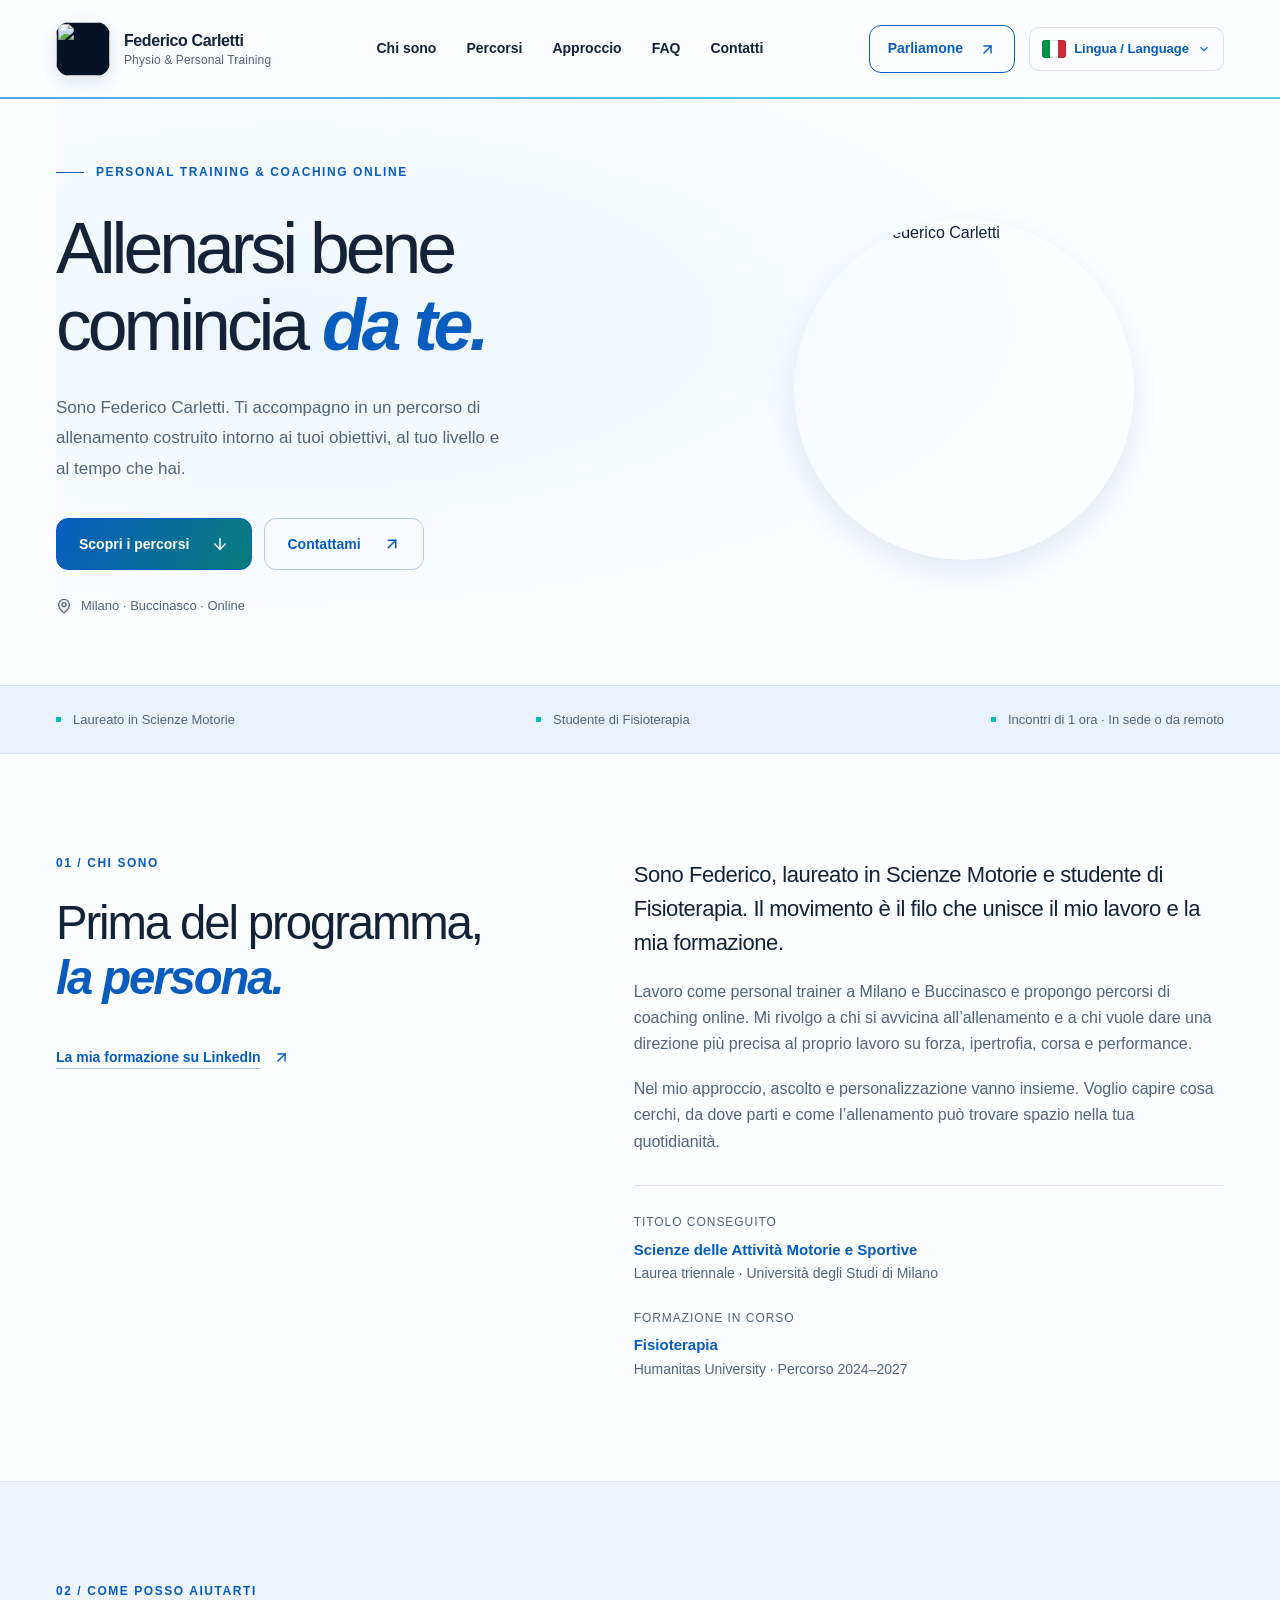
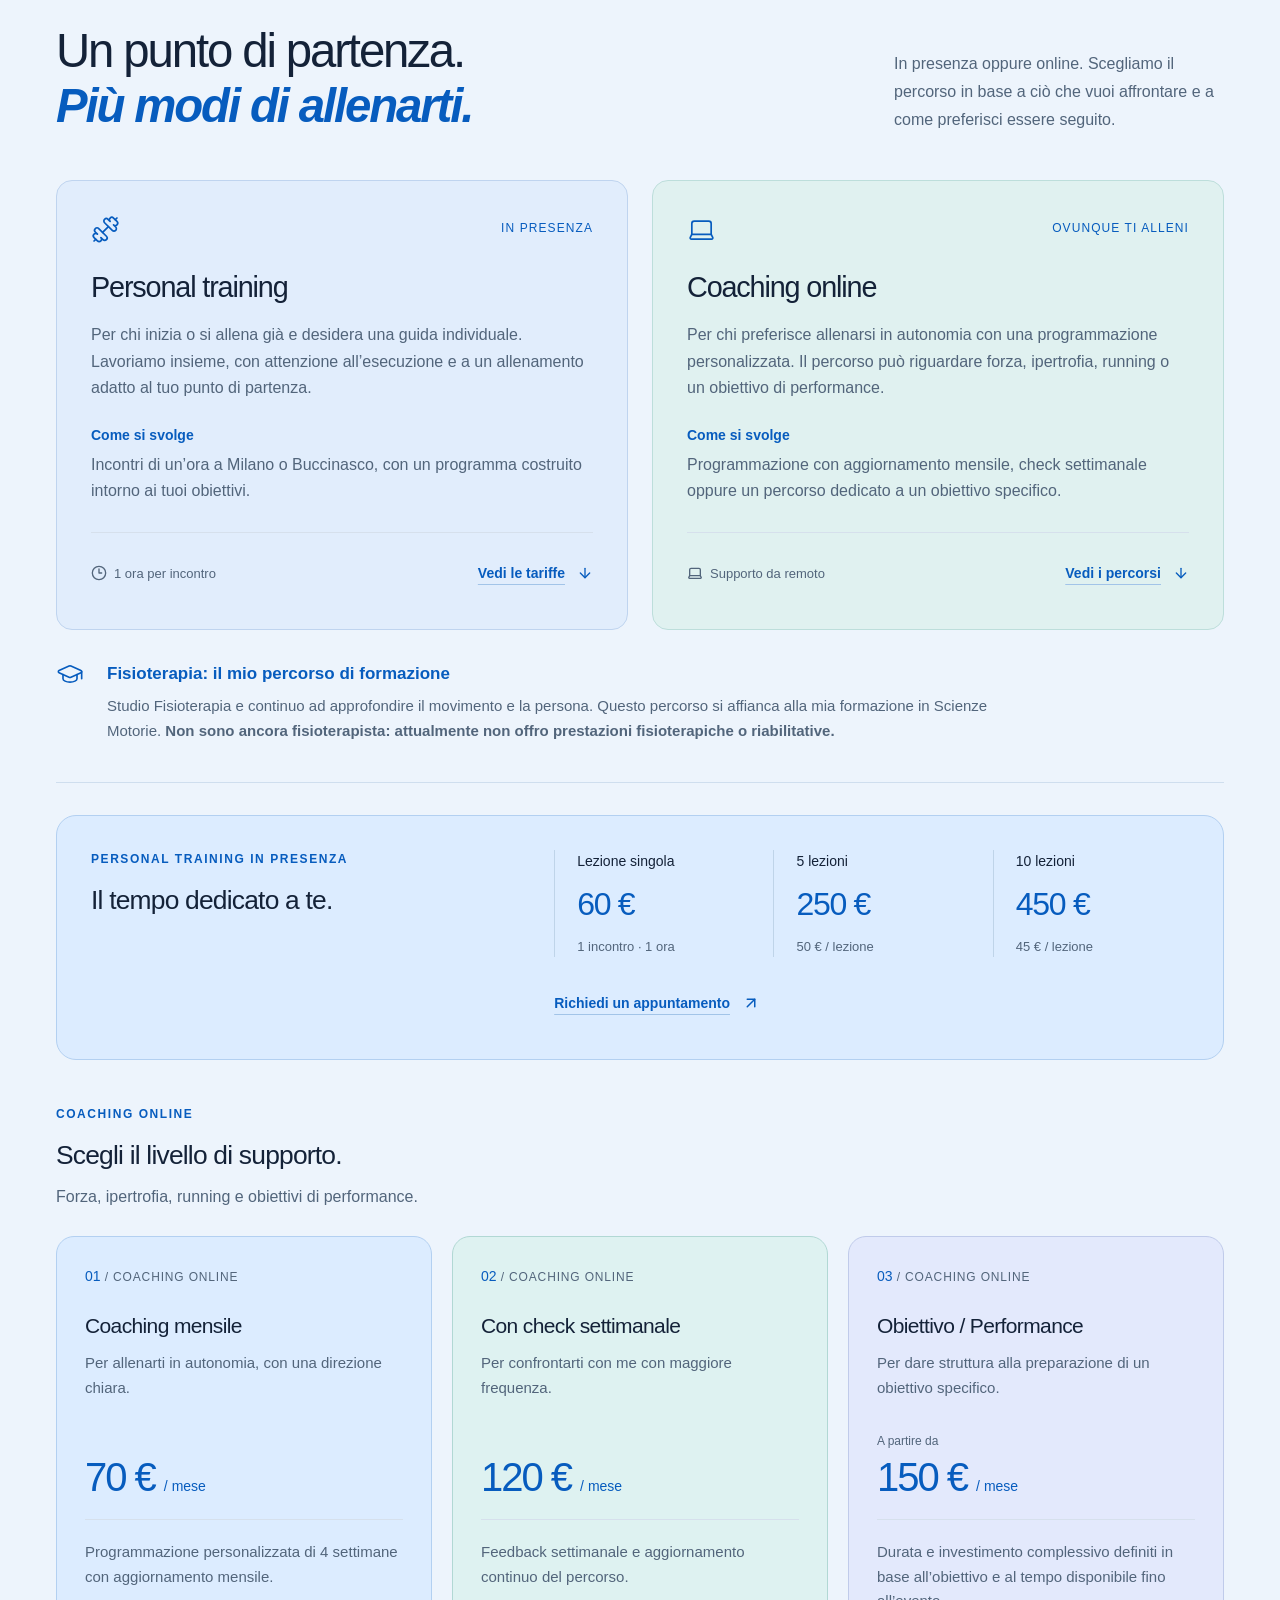
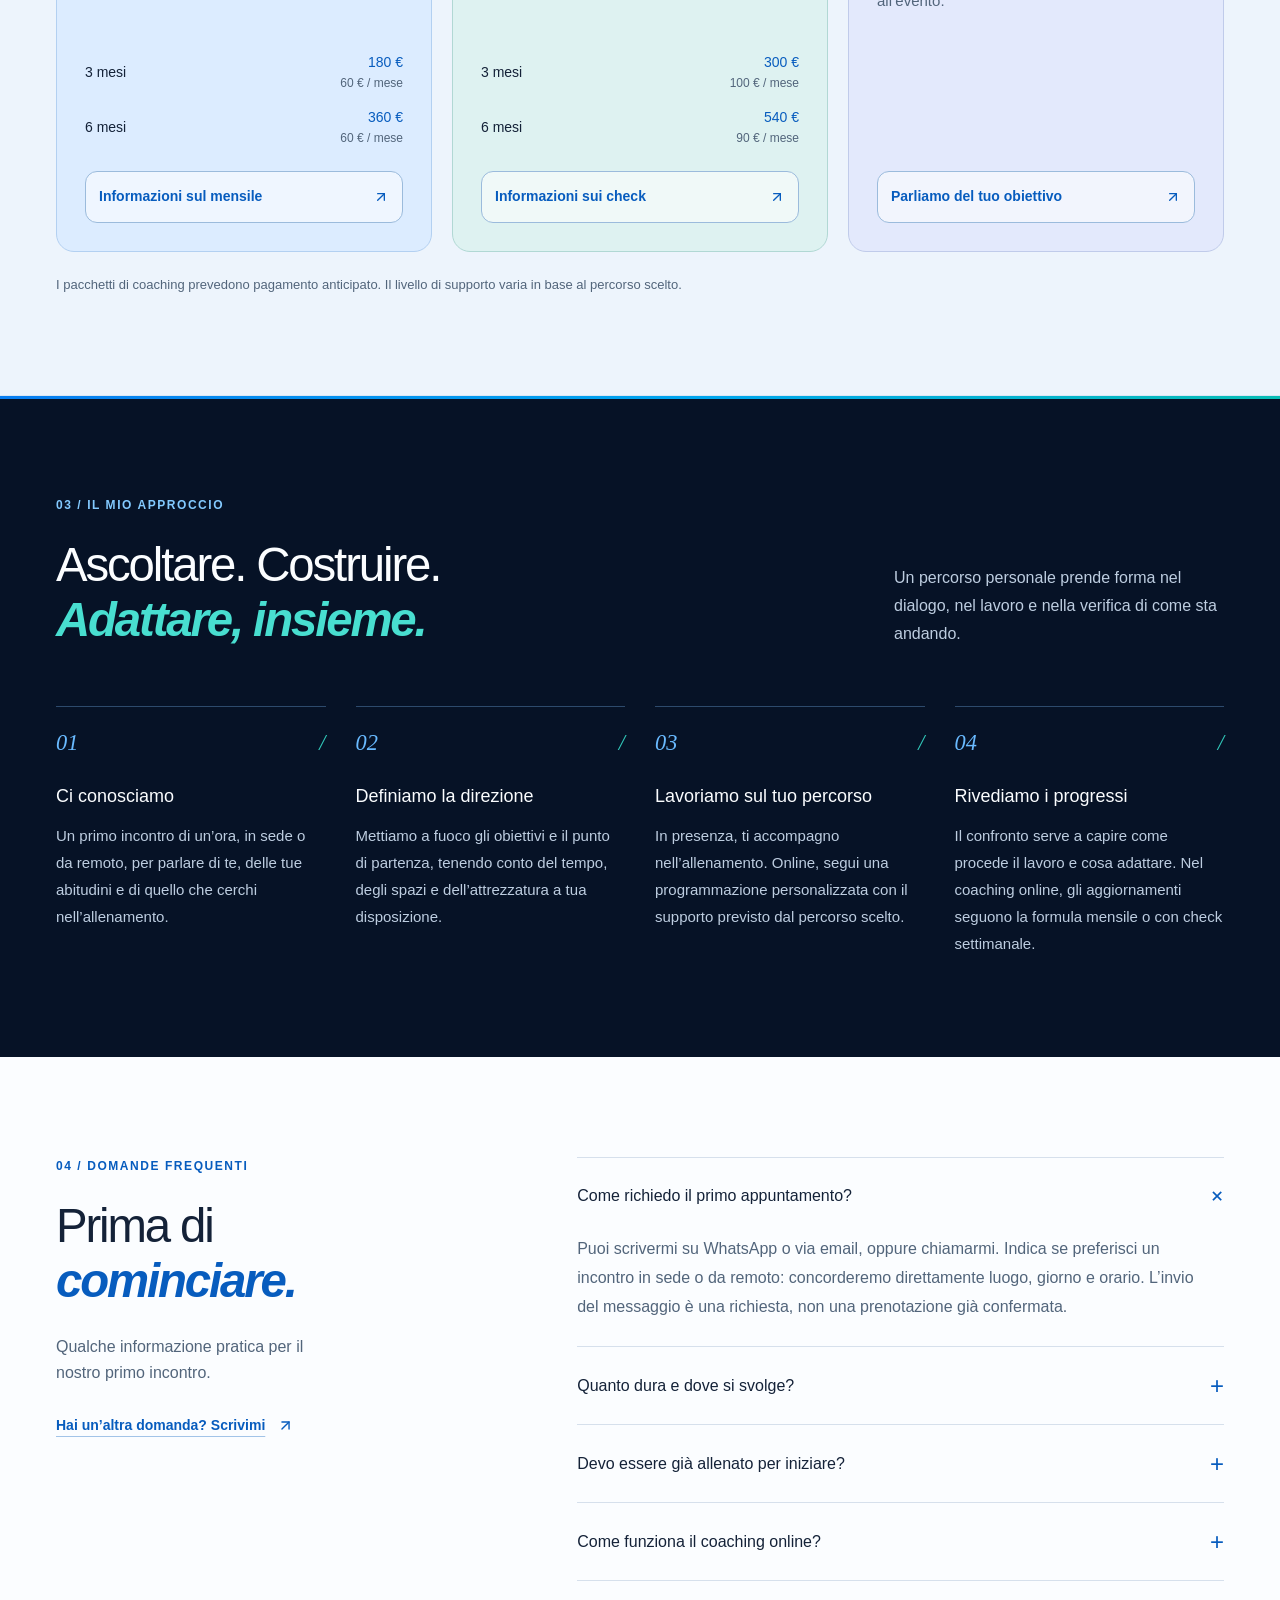
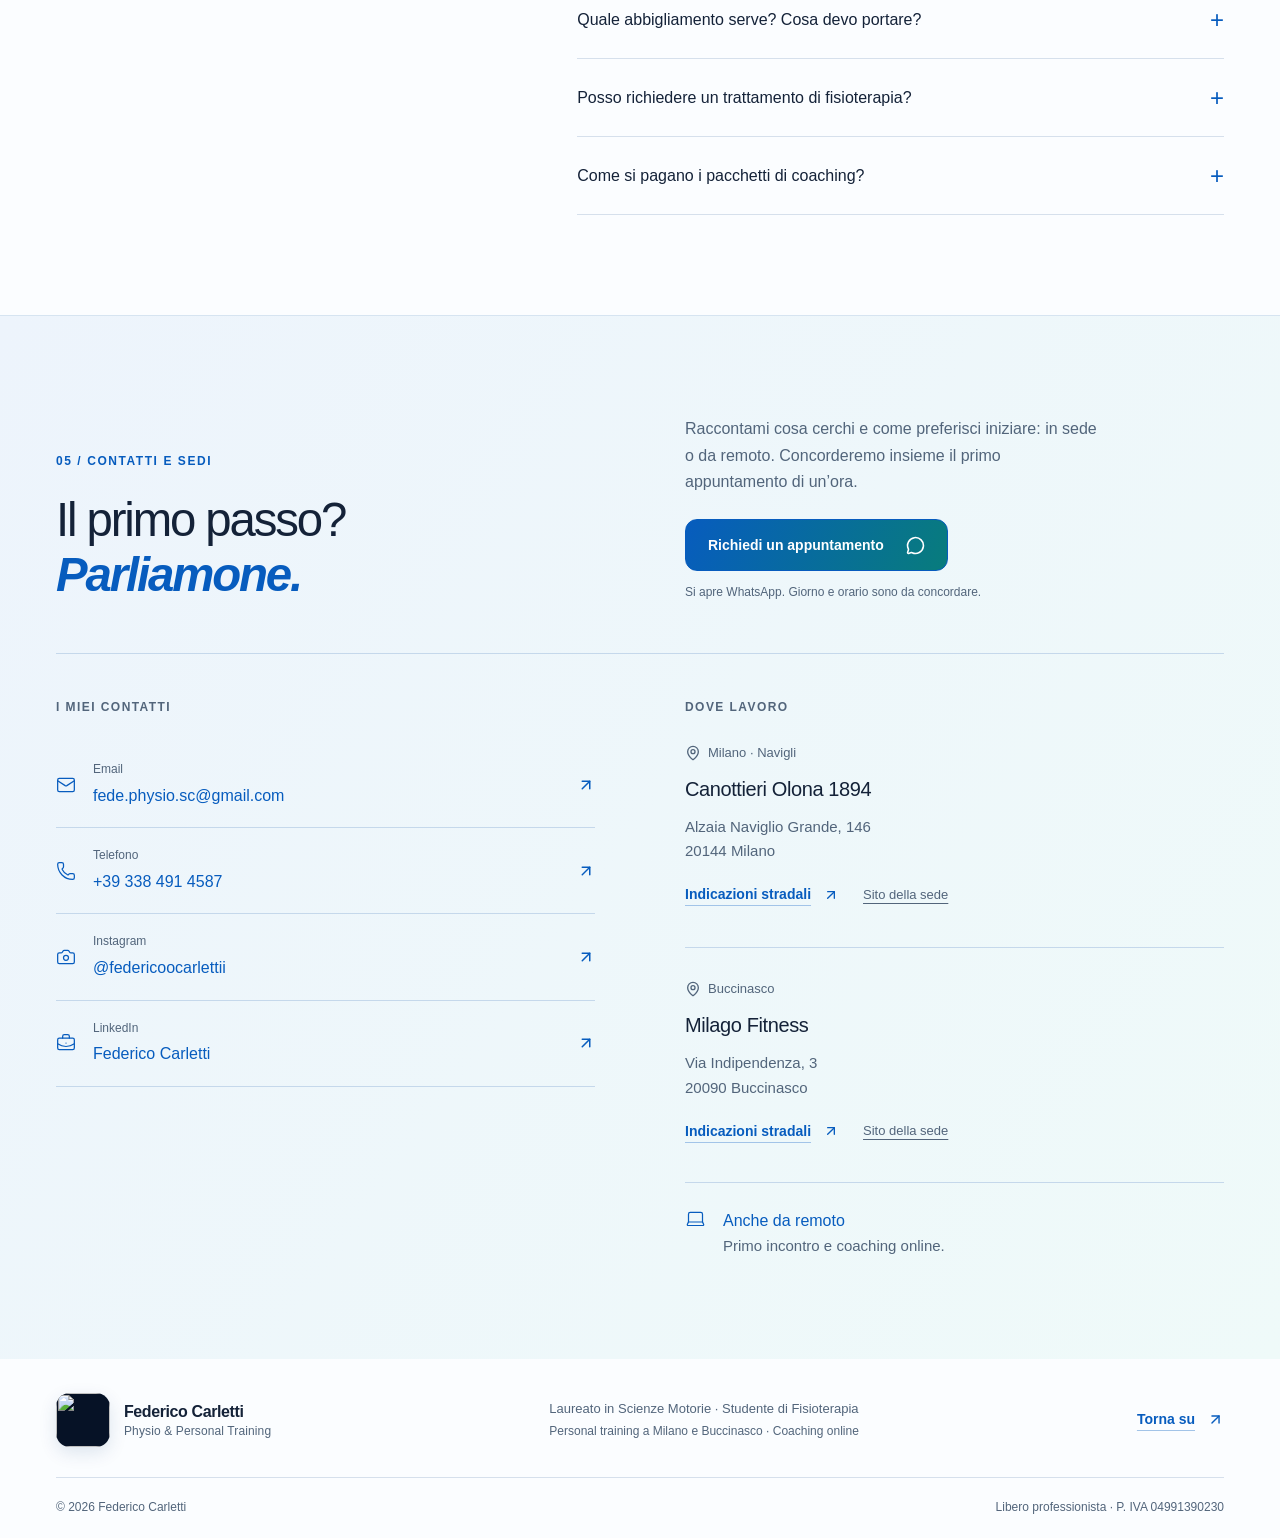
==== index.html @ 7c367571 "Aggiungi bandiere al menu delle lingue" ====
<!doctype html>
<html lang="it">
<head>
<meta charset="utf-8">
<meta name="viewport" content="width=device-width, initial-scale=1">
<meta name="google-site-verification" content="jTdnp7IigJTePAfEFodkvIp4WQh8XLpbkIxCWIREF0k" />
<title>Federico Carletti | Personal Trainer a Milano e Buccinasco</title>
<meta name="description" content="Personal training a Milano e Buccinasco e coaching online per forza, ipertrofia, running e performance. Federico Carletti, laureato in Scienze Motorie e studente di Fisioterapia. Richiedi un appuntamento.">
<meta name="theme-color" content="#061226">
<link rel="canonical" href="https://recarlov.github.io/federico-carletti/">
<link rel="alternate" hreflang="it" href="https://recarlov.github.io/federico-carletti/">
<link rel="alternate" hreflang="en" href="https://recarlov.github.io/federico-carletti/en.html">
<link rel="alternate" hreflang="x-default" href="https://recarlov.github.io/federico-carletti/">
<meta property="og:title" content="Federico Carletti | Personal Trainer a Milano e Buccinasco">
<meta property="og:description" content="Personal training a Milano e Buccinasco e coaching online per forza, ipertrofia, running e performance. Federico Carletti, laureato in Scienze Motorie e studente di Fisioterapia. Richiedi un appuntamento.">
<meta property="og:type" content="website">
<meta property="og:locale" content="it_IT">
<meta property="og:site_name" content="Federico Carletti — Physio &amp; Personal Training">
<meta property="og:url" content="https://recarlov.github.io/federico-carletti/">
<meta property="og:image" content="https://recarlov.github.io/federico-carletti/federico-carletti-logo.png">
<meta property="og:image:alt" content="Logo Federico Carletti, FC in blu e turchese">
<meta name="twitter:image" content="https://recarlov.github.io/federico-carletti/federico-carletti-logo.png">
<meta name="twitter:card" content="summary">
<meta name="twitter:title" content="Federico Carletti | Personal Trainer a Milano e Buccinasco">
<meta name="twitter:description" content="Personal training a Milano e Buccinasco e coaching online per forza, ipertrofia, running e performance. Federico Carletti, laureato in Scienze Motorie e studente di Fisioterapia. Richiedi un appuntamento.">
<link rel="icon" href="./favicon.svg?v=20260907-brand" type="image/svg+xml">
<link rel="apple-touch-icon" href="./apple-touch-icon.png">
<link rel="stylesheet" href="./styles.css?v=20260914-language-flags">
<script src="./navigation.js?v=20260909-language-click-fix" defer></script>
</head>
<body><a class="skip-link" href="#contenuto">Vai al contenuto</a>
<header class="site-header">
<div class="container header-inner"><a class="brand" href="#inizio" aria-label="Federico Carletti, torna all’inizio"><img class="brand-mark" src="./federico-carletti-logo.png" alt="" width="54" height="54"><span class="brand-name">Federico Carletti<span>Physio &amp; Personal Training</span></span></a>
<nav aria-label="Navigazione principale" class="main-nav"><a href="#chi-sono">Chi sono</a><a href="#percorsi">Percorsi</a><a href="#approccio">Approccio</a><a href="#domande">FAQ</a><a href="#contatti">Contatti</a></nav>
<div class="header-actions">
<a href="#contatti" class="header-contact">Parliamone <svg xmlns="http://www.w3.org/2000/svg" width="17" height="17" viewBox="0 0 24 24" fill="none" stroke="currentColor" stroke-width="2" stroke-linecap="round" stroke-linejoin="round" class="lucide lucide-arrow-up-right" aria-hidden="true"><path d="M7 7h10v10"></path><path d="M7 17 17 7"></path></svg></a>
<details class="language-switcher">
<summary aria-label="Lingua / Language: Italiano"><img class="language-flag" src="./assets/flags/it.svg" alt="" aria-hidden="true" width="24" height="18"><span class="language-label">Lingua / <span lang="en">Language</span></span><span class="language-code" aria-hidden="true">IT</span><svg class="language-chevron" xmlns="http://www.w3.org/2000/svg" width="14" height="14" viewBox="0 0 24 24" fill="none" stroke="currentColor" stroke-width="2" aria-hidden="true"><path d="m6 9 6 6 6-6"></path></svg></summary>
<nav class="language-options" aria-label="Scegli la lingua">
<a href="./index.html" lang="it" hreflang="it" aria-current="page"><img class="language-flag" src="./assets/flags/it.svg" alt="" aria-hidden="true" width="24" height="18"><span>Italiano</span><span class="language-check" aria-hidden="true">✓</span></a>
<a href="./en.html" lang="en" hreflang="en"><img class="language-flag" src="./assets/flags/gb.svg" alt="" aria-hidden="true" width="24" height="18"><span>English</span></a>
</nav>
</details>
</div></div>
</header>

<main id="contenuto">
<section class="hero container" id="inizio" aria-labelledby="hero-title">
<div class="hero-copy">
<p class="eyebrow"><span class="tiny-line"></span> Personal training &amp; coaching online</p>

<h1 id="hero-title">Allenarsi bene<br/>comincia <em>da te.</em></h1>

<p class="hero-intro">Sono Federico Carletti. Ti accompagno in un percorso di allenamento costruito intorno ai tuoi obiettivi, al tuo livello e al tempo che hai.</p>

<div class="hero-actions"><a class="button button-primary" href="#percorsi">Scopri i percorsi <svg xmlns="http://www.w3.org/2000/svg" width="18" height="18" viewBox="0 0 24 24" fill="none" stroke="currentColor" stroke-width="2" stroke-linecap="round" stroke-linejoin="round" class="lucide lucide-arrow-down" aria-hidden="true"><path d="M12 5v14"></path><path d="m19 12-7 7-7-7"></path></svg></a><a class="button button-outline" href="#contatti">Contattami <svg xmlns="http://www.w3.org/2000/svg" width="18" height="18" viewBox="0 0 24 24" fill="none" stroke="currentColor" stroke-width="2" stroke-linecap="round" stroke-linejoin="round" class="lucide lucide-arrow-up-right" aria-hidden="true"><path d="M7 7h10v10"></path><path d="M7 17 17 7"></path></svg></a></div>

<p class="hero-location"><svg xmlns="http://www.w3.org/2000/svg" width="16" height="16" viewBox="0 0 24 24" fill="none" stroke="currentColor" stroke-width="2" stroke-linecap="round" stroke-linejoin="round" class="lucide lucide-map-pin" aria-hidden="true"><path d="M20 10c0 4.993-5.539 10.193-7.399 11.799a1 1 0 0 1-1.202 0C9.539 20.193 4 14.993 4 10a8 8 0 0 1 16 0"></path><circle cx="12" cy="10" r="3"></circle></svg> Milano · Buccinasco · Online</p>
</div>

<figure class="portrait-slot">
<img class="portrait-photo" src="./federico-carletti-ritratto.jpg" alt="Ritratto di Federico Carletti" width="886" height="886" fetchpriority="high">

</figure>
</section>

<div class="credential-strip">
<div class="container"><span>Laureato in Scienze Motorie</span><span>Studente di Fisioterapia</span><span>Incontri di 1 ora · In sede o da remoto</span></div>
</div>

<section class="section container about-grid" id="chi-sono" aria-labelledby="about-title">
<div class="section-heading">
<p class="eyebrow">01 / Chi sono</p>

<h2 id="about-title">Prima del programma,<br/><em>la persona.</em></h2>
<a class="text-link about-link" href="https://www.linkedin.com/in/federicocarletti/" target="_blank" rel="noopener noreferrer">La mia formazione su LinkedIn <svg xmlns="http://www.w3.org/2000/svg" width="17" height="17" viewBox="0 0 24 24" fill="none" stroke="currentColor" stroke-width="2" stroke-linecap="round" stroke-linejoin="round" class="lucide lucide-arrow-up-right" aria-hidden="true"><path d="M7 7h10v10"></path><path d="M7 17 17 7"></path></svg></a></div>

<div class="about-copy">
<p class="large-copy">Sono Federico, laureato in Scienze Motorie e studente di Fisioterapia. Il movimento è il filo che unisce il mio lavoro e la mia formazione.</p>

<p>Lavoro come personal trainer a Milano e Buccinasco e propongo percorsi di coaching online. Mi rivolgo a chi si avvicina all’allenamento e a chi vuole dare una direzione più precisa al proprio lavoro su forza, ipertrofia, corsa e performance.</p>

<p>Nel mio approccio, ascolto e personalizzazione vanno insieme. Voglio capire cosa cerchi, da dove parti e come l’allenamento può trovare spazio nella tua quotidianità.</p>

<div class="education">
<div><span class="education-label">Titolo conseguito</span><strong>Scienze delle Attività Motorie e Sportive</strong><span>Laurea triennale · Università degli Studi di Milano</span></div>

<div><span class="education-label">Formazione in corso</span><strong>Fisioterapia</strong><span>Humanitas University · Percorso 2024–2027</span></div>
</div>
</div>
</section>

<section class="section services-section" id="percorsi" aria-labelledby="services-title">
<div class="container">
<div class="section-top">
<div class="section-heading">
<p class="eyebrow">02 / Come posso aiutarti</p>

<h2 id="services-title">Un punto di partenza.<br/><em>Più modi di allenarti.</em></h2>
</div>

<p class="section-aside">In presenza oppure online. Scegliamo il percorso in base a ciò che vuoi affrontare e a come preferisci essere seguito.</p>
</div>

<div class="service-grid">
<article class="service-card">
<div class="service-card-top"><svg xmlns="http://www.w3.org/2000/svg" width="29" height="29" viewBox="0 0 24 24" fill="none" stroke="currentColor" stroke-width="1.4" stroke-linecap="round" stroke-linejoin="round" class="lucide lucide-dumbbell" aria-hidden="true"><path d="M17.596 12.768a2 2 0 1 0 2.829-2.829l-1.768-1.767a2 2 0 0 0 2.828-2.829l-2.828-2.828a2 2 0 0 0-2.829 2.828l-1.767-1.768a2 2 0 1 0-2.829 2.829z"></path><path d="m2.5 21.5 1.4-1.4"></path><path d="m20.1 3.9 1.4-1.4"></path><path d="M5.343 21.485a2 2 0 1 0 2.829-2.828l1.767 1.768a2 2 0 1 0 2.829-2.829l-6.364-6.364a2 2 0 1 0-2.829 2.829l1.768 1.767a2 2 0 0 0-2.828 2.829z"></path><path d="m9.6 14.4 4.8-4.8"></path></svg><span>IN PRESENZA</span></div>

<h3>Personal training</h3>

<p>Per chi inizia o si allena già e desidera una guida individuale. Lavoriamo insieme, con attenzione all’esecuzione e a un allenamento adatto al tuo punto di partenza.</p>

<div class="service-detail"><span>Come si svolge</span>
<p>Incontri di un’ora a Milano o Buccinasco, con un programma costruito intorno ai tuoi obiettivi.</p>
</div>

<div class="service-footer"><span><svg xmlns="http://www.w3.org/2000/svg" width="16" height="16" viewBox="0 0 24 24" fill="none" stroke="currentColor" stroke-width="2" stroke-linecap="round" stroke-linejoin="round" class="lucide lucide-clock3 lucide-clock-3" aria-hidden="true"><circle cx="12" cy="12" r="10"></circle><path d="M12 6v6h4"></path></svg> 1 ora per incontro</span><a class="text-link" href="#tariffe-presenza">Vedi le tariffe <svg xmlns="http://www.w3.org/2000/svg" width="16" height="16" viewBox="0 0 24 24" fill="none" stroke="currentColor" stroke-width="2" stroke-linecap="round" stroke-linejoin="round" class="lucide lucide-arrow-down" aria-hidden="true"><path d="M12 5v14"></path><path d="m19 12-7 7-7-7"></path></svg></a></div>
</article>

<article class="service-card">
<div class="service-card-top"><svg xmlns="http://www.w3.org/2000/svg" width="29" height="29" viewBox="0 0 24 24" fill="none" stroke="currentColor" stroke-width="1.4" stroke-linecap="round" stroke-linejoin="round" class="lucide lucide-laptop" aria-hidden="true"><path d="M18 5a2 2 0 0 1 2 2v8.526a2 2 0 0 0 .212.897l1.068 2.127a1 1 0 0 1-.9 1.45H3.62a1 1 0 0 1-.9-1.45l1.068-2.127A2 2 0 0 0 4 15.526V7a2 2 0 0 1 2-2z"></path><path d="M20.054 15.987H3.946"></path></svg><span>OVUNQUE TI ALLENI</span></div>

<h3>Coaching online</h3>

<p>Per chi preferisce allenarsi in autonomia con una programmazione personalizzata. Il percorso può riguardare forza, ipertrofia, running o un obiettivo di performance.</p>

<div class="service-detail"><span>Come si svolge</span>
<p>Programmazione con aggiornamento mensile, check settimanale oppure un percorso dedicato a un obiettivo specifico.</p>
</div>

<div class="service-footer"><span><svg xmlns="http://www.w3.org/2000/svg" width="16" height="16" viewBox="0 0 24 24" fill="none" stroke="currentColor" stroke-width="2" stroke-linecap="round" stroke-linejoin="round" class="lucide lucide-laptop" aria-hidden="true"><path d="M18 5a2 2 0 0 1 2 2v8.526a2 2 0 0 0 .212.897l1.068 2.127a1 1 0 0 1-.9 1.45H3.62a1 1 0 0 1-.9-1.45l1.068-2.127A2 2 0 0 0 4 15.526V7a2 2 0 0 1 2-2z"></path><path d="M20.054 15.987H3.946"></path></svg> Supporto da remoto</span><a class="text-link" href="#tariffe-online">Vedi i percorsi <svg xmlns="http://www.w3.org/2000/svg" width="16" height="16" viewBox="0 0 24 24" fill="none" stroke="currentColor" stroke-width="2" stroke-linecap="round" stroke-linejoin="round" class="lucide lucide-arrow-down" aria-hidden="true"><path d="M12 5v14"></path><path d="m19 12-7 7-7-7"></path></svg></a></div>
</article>
</div>

<aside class="physio-note" aria-labelledby="physio-title"><svg xmlns="http://www.w3.org/2000/svg" width="28" height="28" viewBox="0 0 24 24" fill="none" stroke="currentColor" stroke-width="1.4" stroke-linecap="round" stroke-linejoin="round" class="lucide lucide-graduation-cap" aria-hidden="true"><path d="M21.42 10.922a1 1 0 0 0-.019-1.838L12.83 5.18a2 2 0 0 0-1.66 0L2.6 9.08a1 1 0 0 0 0 1.832l8.57 3.908a2 2 0 0 0 1.66 0z"></path><path d="M22 10v6"></path><path d="M6 12.5V16a6 3 0 0 0 12 0v-3.5"></path></svg>
<div>
<h3 id="physio-title">Fisioterapia: il mio percorso di formazione</h3>

<p>Studio Fisioterapia e continuo ad approfondire il movimento e la persona. Questo percorso si affianca alla mia formazione in Scienze Motorie. <strong>Non sono ancora fisioterapista: attualmente non offro prestazioni fisioterapiche o riabilitative.</strong></p>
</div>
</aside>

<div class="pricing-presence" id="tariffe-presenza">
<div class="pricing-intro">
<p class="eyebrow">Personal training in presenza</p>

<h3>Il tempo dedicato a te.</h3>
</div>

<div class="presence-prices">
<div class="presence-price"><span>Lezione singola</span><strong>60 €</strong><small>1 incontro · 1 ora</small></div>

<div class="presence-price"><span>5 lezioni</span><strong>250 €</strong><small>50 € / lezione</small></div>

<div class="presence-price"><span>10 lezioni</span><strong>450 €</strong><small>45 € / lezione</small></div>
</div>
<a class="text-link" href="https://wa.me/393384914587?text=Ciao%20Federico%2C%20vorrei%20informazioni%20sul%20personal%20training%20in%20presenza%20e%20richiedere%20un%20primo%20appuntamento." target="_blank" rel="noopener noreferrer">Richiedi un appuntamento <svg xmlns="http://www.w3.org/2000/svg" width="18" height="18" viewBox="0 0 24 24" fill="none" stroke="currentColor" stroke-width="2" stroke-linecap="round" stroke-linejoin="round" class="lucide lucide-arrow-up-right" aria-hidden="true"><path d="M7 7h10v10"></path><path d="M7 17 17 7"></path></svg></a></div>

<div class="online-heading" id="tariffe-online">
<p class="eyebrow">Coaching online</p>

<h3>Scegli il livello di supporto.</h3>

<p>Forza, ipertrofia, running e obiettivi di performance.</p>
</div>

<div class="plans-grid">
<article class="plan-card">
<div class="plan-number">01<span> / COACHING ONLINE</span></div>

<h4>Coaching mensile</h4>

<p class="plan-description">Per allenarti in autonomia, con una direzione chiara.</p>

<div class="plan-price"><strong>70 €</strong><span>/ mese</span></div>

<p class="plan-detail">Programmazione personalizzata di 4 settimane con aggiornamento mensile.</p>

<dl class="plan-packages">
<div>
<dt>3 mesi</dt>

<dd><strong>180 €</strong><small>60 € / mese</small></dd>
</div>

<div>
<dt>6 mesi</dt>

<dd><strong>360 €</strong><small>60 € / mese</small></dd>
</div>
</dl>
<a class="button button-outline plan-button" href="https://wa.me/393384914587?text=Ciao%20Federico%2C%20vorrei%20informazioni%20sul%20coaching%20online%20mensile." target="_blank" rel="noopener noreferrer">Informazioni sul mensile<svg xmlns="http://www.w3.org/2000/svg" width="16" height="16" viewBox="0 0 24 24" fill="none" stroke="currentColor" stroke-width="2" stroke-linecap="round" stroke-linejoin="round" class="lucide lucide-arrow-up-right" aria-hidden="true"><path d="M7 7h10v10"></path><path d="M7 17 17 7"></path></svg></a></article>

<article class="plan-card">
<div class="plan-number">02<span> / COACHING ONLINE</span></div>

<h4>Con check settimanale</h4>

<p class="plan-description">Per confrontarti con me con maggiore frequenza.</p>

<div class="plan-price"><strong>120 €</strong><span>/ mese</span></div>

<p class="plan-detail">Feedback settimanale e aggiornamento continuo del percorso.</p>

<dl class="plan-packages">
<div>
<dt>3 mesi</dt>

<dd><strong>300 €</strong><small>100 € / mese</small></dd>
</div>

<div>
<dt>6 mesi</dt>

<dd><strong>540 €</strong><small>90 € / mese</small></dd>
</div>
</dl>
<a class="button button-outline plan-button" href="https://wa.me/393384914587?text=Ciao%20Federico%2C%20vorrei%20informazioni%20sul%20coaching%20online%20con%20check%20settimanale." target="_blank" rel="noopener noreferrer">Informazioni sui check<svg xmlns="http://www.w3.org/2000/svg" width="16" height="16" viewBox="0 0 24 24" fill="none" stroke="currentColor" stroke-width="2" stroke-linecap="round" stroke-linejoin="round" class="lucide lucide-arrow-up-right" aria-hidden="true"><path d="M7 7h10v10"></path><path d="M7 17 17 7"></path></svg></a></article>

<article class="plan-card">
<div class="plan-number">03<span> / COACHING ONLINE</span></div>

<h4>Obiettivo / Performance</h4>

<p class="plan-description">Per dare struttura alla preparazione di un obiettivo specifico.</p>

<div class="plan-price"><span class="from-label">A partire da</span><strong>150 €</strong><span>/ mese</span></div>

<p class="plan-detail">Durata e investimento complessivo definiti in base all’obiettivo e al tempo disponibile fino all’evento.</p>
<a class="button button-outline plan-button" href="https://wa.me/393384914587?text=Ciao%20Federico%2C%20vorrei%20parlare%20con%20te%20di%20un%20obiettivo%20specifico%20e%20del%20percorso%20di%20coaching%20performance." target="_blank" rel="noopener noreferrer">Parliamo del tuo obiettivo<svg xmlns="http://www.w3.org/2000/svg" width="16" height="16" viewBox="0 0 24 24" fill="none" stroke="currentColor" stroke-width="2" stroke-linecap="round" stroke-linejoin="round" class="lucide lucide-arrow-up-right" aria-hidden="true"><path d="M7 7h10v10"></path><path d="M7 17 17 7"></path></svg></a></article>
</div>

<p class="pricing-note">I pacchetti di coaching prevedono pagamento anticipato. Il livello di supporto varia in base al percorso scelto.</p>
</div>
</section>

<section class="section approach-section" id="approccio" aria-labelledby="approach-title">
<div class="container">
<div class="section-top">
<div class="section-heading">
<p class="eyebrow">03 / Il mio approccio</p>

<h2 id="approach-title">Ascoltare. Costruire.<br/><em>Adattare, insieme.</em></h2>
</div>

<p class="section-aside">Un percorso personale prende forma nel dialogo, nel lavoro e nella verifica di come sta andando.</p>
</div>

<ol class="steps">
<li><span class="step-number">01<span aria-hidden="true">/</span></span>
<h3>Ci conosciamo</h3>

<p>Un primo incontro di un’ora, in sede o da remoto, per parlare di te, delle tue abitudini e di quello che cerchi nell’allenamento.</p>
</li>

<li><span class="step-number">02<span aria-hidden="true">/</span></span>
<h3>Definiamo la direzione</h3>

<p>Mettiamo a fuoco gli obiettivi e il punto di partenza, tenendo conto del tempo, degli spazi e dell’attrezzatura a tua disposizione.</p>
</li>

<li><span class="step-number">03<span aria-hidden="true">/</span></span>
<h3>Lavoriamo sul tuo percorso</h3>

<p>In presenza, ti accompagno nell’allenamento. Online, segui una programmazione personalizzata con il supporto previsto dal percorso scelto.</p>
</li>

<li><span class="step-number">04<span aria-hidden="true">/</span></span>
<h3>Rivediamo i progressi</h3>

<p>Il confronto serve a capire come procede il lavoro e cosa adattare. Nel coaching online, gli aggiornamenti seguono la formula mensile o con check settimanale.</p>
</li>
</ol>
</div>
</section>

<section class="section container faq-grid" id="domande" aria-labelledby="faq-title">
<div class="section-heading">
<p class="eyebrow">04 / Domande frequenti</p>

<h2 id="faq-title">Prima di<br/><em>cominciare.</em></h2>

<p class="faq-intro">Qualche informazione pratica per il nostro primo incontro.</p>
<a class="text-link" href="https://wa.me/393384914587?text=Ciao%20Federico%2C%20vorrei%20chiederti%20alcune%20informazioni%20prima%20di%20iniziare%20un%20percorso." target="_blank" rel="noopener noreferrer">Hai un’altra domanda? Scrivimi <svg xmlns="http://www.w3.org/2000/svg" width="17" height="17" viewBox="0 0 24 24" fill="none" stroke="currentColor" stroke-width="2" stroke-linecap="round" stroke-linejoin="round" class="lucide lucide-arrow-up-right" aria-hidden="true"><path d="M7 7h10v10"></path><path d="M7 17 17 7"></path></svg></a></div>

<div class="faq-list">
<details class="faq-item" open="">
<summary class="faq-question">Come richiedo il primo appuntamento?<span class="faq-toggle" aria-hidden="true">+</span></summary>

<div class="faq-answer">
<p>Puoi scrivermi su WhatsApp o via email, oppure chiamarmi. Indica se preferisci un incontro in sede o da remoto: concorderemo direttamente luogo, giorno e orario. L’invio del messaggio è una richiesta, non una prenotazione già confermata.</p>
</div>
</details>

<details class="faq-item">
<summary class="faq-question">Quanto dura e dove si svolge?<span class="faq-toggle" aria-hidden="true">+</span></summary>

<div class="faq-answer">
<p>Il primo incontro dura un’ora e può svolgersi in sede o da remoto. Lavoro presso Canottieri Olona 1894 a Milano e Milago Fitness a Buccinasco. Anche le lezioni di personal training durano un’ora.</p>
</div>
</details>

<details class="faq-item">
<summary class="faq-question">Devo essere già allenato per iniziare?<span class="faq-toggle" aria-hidden="true">+</span></summary>

<div class="faq-answer">
<p>No. I percorsi si rivolgono sia a chi inizia sia a chi si allena già. Il punto di partenza e gli obiettivi personali orientano la scelta del lavoro da fare insieme.</p>
</div>
</details>

<details class="faq-item">
<summary class="faq-question">Come funziona il coaching online?<span class="faq-toggle" aria-hidden="true">+</span></summary>

<div class="faq-answer">
<p>Il coaching mensile comprende una programmazione personalizzata di 4 settimane, aggiornata ogni mese. La formula con check settimanale comprende feedback ogni settimana e aggiornamento continuo. Per un obiettivo specifico o di performance, durata e investimento dipendono dall’obiettivo e dal tempo fino all’evento.</p>
</div>
</details>

<details class="faq-item">
<summary class="faq-question">Quale abbigliamento serve? Cosa devo portare?<span class="faq-toggle" aria-hidden="true">+</span></summary>

<div class="faq-answer">
<p>Le indicazioni pratiche per abbigliamento e materiale sono da concordare in base al primo incontro scelto. Chiedimele quando mi contatti, specificando se ci vedremo in sede o da remoto.</p>
</div>
</details>

<details class="faq-item">
<summary class="faq-question">Posso richiedere un trattamento di fisioterapia?<span class="faq-toggle" aria-hidden="true">+</span></summary>

<div class="faq-answer">
<p>Al momento sono studente di Fisioterapia, non fisioterapista. I servizi che offro qui sono personal training e coaching per l’allenamento; non comprendono trattamenti fisioterapici o riabilitativi.</p>
</div>
</details>

<details class="faq-item">
<summary class="faq-question">Come si pagano i pacchetti di coaching?<span class="faq-toggle" aria-hidden="true">+</span></summary>

<div class="faq-answer">
<p>I pacchetti di coaching prevedono pagamento anticipato. Il livello di supporto varia in base al percorso scelto. Per concordare la modalità di pagamento puoi contattarmi direttamente.</p>
</div>
</details>
</div>
</section>

<section class="section contact-section" id="contatti" aria-labelledby="contact-title">
<div class="container">
<div class="contact-heading">
<div class="section-heading">
<p class="eyebrow">05 / Contatti e sedi</p>

<h2 id="contact-title">Il primo passo?<br/><em>Parliamone.</em></h2>
</div>

<div class="contact-intro">
<p>Raccontami cosa cerchi e come preferisci iniziare: in sede o da remoto. Concorderemo insieme il primo appuntamento di un’ora.</p>
<a class="button button-primary" href="https://wa.me/393384914587?text=Ciao%20Federico%2C%20vorrei%20richiedere%20un%20primo%20appuntamento%20e%20avere%20informazioni%20sui%20tuoi%20percorsi." target="_blank" rel="noopener noreferrer">Richiedi un appuntamento <svg xmlns="http://www.w3.org/2000/svg" width="19" height="19" viewBox="0 0 24 24" fill="none" stroke="currentColor" stroke-width="2" stroke-linecap="round" stroke-linejoin="round" class="lucide lucide-message-circle" aria-hidden="true"><path d="M2.992 16.342a2 2 0 0 1 .094 1.167l-1.065 3.29a1 1 0 0 0 1.236 1.168l3.413-.998a2 2 0 0 1 1.099.092 10 10 0 1 0-4.777-4.719"></path></svg></a><span class="contact-helper">Si apre WhatsApp. Giorno e orario sono da concordare.</span></div>
</div>

<div class="contact-grid">
<div class="direct-contacts">
<h3>I miei contatti</h3>
<a href="mailto:fede.physio.sc@gmail.com"><svg xmlns="http://www.w3.org/2000/svg" width="20" height="20" viewBox="0 0 24 24" fill="none" stroke="currentColor" stroke-width="1.5" stroke-linecap="round" stroke-linejoin="round" class="lucide lucide-mail" aria-hidden="true"><path d="m22 7-8.991 5.727a2 2 0 0 1-2.009 0L2 7"></path><rect x="2" y="4" width="20" height="16" rx="2"></rect></svg><span><small>Email</small>fede.physio.sc@gmail.com</span><svg xmlns="http://www.w3.org/2000/svg" width="18" height="18" viewBox="0 0 24 24" fill="none" stroke="currentColor" stroke-width="2" stroke-linecap="round" stroke-linejoin="round" class="lucide lucide-arrow-up-right" aria-hidden="true"><path d="M7 7h10v10"></path><path d="M7 17 17 7"></path></svg></a><a href="tel:+393384914587"><svg xmlns="http://www.w3.org/2000/svg" width="20" height="20" viewBox="0 0 24 24" fill="none" stroke="currentColor" stroke-width="1.5" stroke-linecap="round" stroke-linejoin="round" class="lucide lucide-phone" aria-hidden="true"><path d="M13.832 16.568a1 1 0 0 0 1.213-.303l.355-.465A2 2 0 0 1 17 15h3a2 2 0 0 1 2 2v3a2 2 0 0 1-2 2A18 18 0 0 1 2 4a2 2 0 0 1 2-2h3a2 2 0 0 1 2 2v3a2 2 0 0 1-.8 1.6l-.468.351a1 1 0 0 0-.292 1.233 14 14 0 0 0 6.392 6.384"></path></svg><span><small>Telefono</small>+39 338 491 4587</span><svg xmlns="http://www.w3.org/2000/svg" width="18" height="18" viewBox="0 0 24 24" fill="none" stroke="currentColor" stroke-width="2" stroke-linecap="round" stroke-linejoin="round" class="lucide lucide-arrow-up-right" aria-hidden="true"><path d="M7 7h10v10"></path><path d="M7 17 17 7"></path></svg></a><a href="https://www.instagram.com/federicoocarlettii/" target="_blank" rel="noopener noreferrer"><svg xmlns="http://www.w3.org/2000/svg" width="20" height="20" viewBox="0 0 24 24" fill="none" stroke="currentColor" stroke-width="1.5" stroke-linecap="round" stroke-linejoin="round" class="lucide lucide-camera" aria-hidden="true"><path d="M13.997 4a2 2 0 0 1 1.76 1.05l.486.9A2 2 0 0 0 18.003 7H20a2 2 0 0 1 2 2v9a2 2 0 0 1-2 2H4a2 2 0 0 1-2-2V9a2 2 0 0 1 2-2h1.997a2 2 0 0 0 1.759-1.048l.489-.904A2 2 0 0 1 10.004 4z"></path><circle cx="12" cy="13" r="3"></circle></svg><span><small>Instagram</small>@federicoocarlettii</span><svg xmlns="http://www.w3.org/2000/svg" width="18" height="18" viewBox="0 0 24 24" fill="none" stroke="currentColor" stroke-width="2" stroke-linecap="round" stroke-linejoin="round" class="lucide lucide-arrow-up-right" aria-hidden="true"><path d="M7 7h10v10"></path><path d="M7 17 17 7"></path></svg></a><a href="https://www.linkedin.com/in/federicocarletti/" target="_blank" rel="noopener noreferrer"><svg xmlns="http://www.w3.org/2000/svg" width="20" height="20" viewBox="0 0 24 24" fill="none" stroke="currentColor" stroke-width="1.5" stroke-linecap="round" stroke-linejoin="round" class="lucide lucide-briefcase-business" aria-hidden="true"><path d="M12 12h.01"></path><path d="M16 6V4a2 2 0 0 0-2-2h-4a2 2 0 0 0-2 2v2"></path><path d="M22 13a18.15 18.15 0 0 1-20 0"></path><rect width="20" height="14" x="2" y="6" rx="2"></rect></svg><span><small>LinkedIn</small>Federico Carletti</span><svg xmlns="http://www.w3.org/2000/svg" width="18" height="18" viewBox="0 0 24 24" fill="none" stroke="currentColor" stroke-width="2" stroke-linecap="round" stroke-linejoin="round" class="lucide lucide-arrow-up-right" aria-hidden="true"><path d="M7 7h10v10"></path><path d="M7 17 17 7"></path></svg></a></div>

<div class="location-list">
<h3>Dove lavoro</h3>

<article class="location"><span class="location-city"><svg xmlns="http://www.w3.org/2000/svg" width="16" height="16" viewBox="0 0 24 24" fill="none" stroke="currentColor" stroke-width="2" stroke-linecap="round" stroke-linejoin="round" class="lucide lucide-map-pin" aria-hidden="true"><path d="M20 10c0 4.993-5.539 10.193-7.399 11.799a1 1 0 0 1-1.202 0C9.539 20.193 4 14.993 4 10a8 8 0 0 1 16 0"></path><circle cx="12" cy="10" r="3"></circle></svg>Milano · Navigli</span>
<h4>Canottieri Olona 1894</h4>

<address>Alzaia Naviglio Grande, 146<br/>20144 Milano</address>

<div class="location-links"><a class="text-link" href="https://www.google.com/maps/search/?api=1&amp;query=Canottieri+Olona+1894+Alzaia+Naviglio+Grande+146+Milano" target="_blank" rel="noopener noreferrer">Indicazioni stradali <svg xmlns="http://www.w3.org/2000/svg" width="16" height="16" viewBox="0 0 24 24" fill="none" stroke="currentColor" stroke-width="2" stroke-linecap="round" stroke-linejoin="round" class="lucide lucide-arrow-up-right" aria-hidden="true"><path d="M7 7h10v10"></path><path d="M7 17 17 7"></path></svg></a><a class="venue-source" href="https://www.olona1894.it/" target="_blank" rel="noopener noreferrer">Sito della sede</a></div>
</article>

<article class="location"><span class="location-city"><svg xmlns="http://www.w3.org/2000/svg" width="16" height="16" viewBox="0 0 24 24" fill="none" stroke="currentColor" stroke-width="2" stroke-linecap="round" stroke-linejoin="round" class="lucide lucide-map-pin" aria-hidden="true"><path d="M20 10c0 4.993-5.539 10.193-7.399 11.799a1 1 0 0 1-1.202 0C9.539 20.193 4 14.993 4 10a8 8 0 0 1 16 0"></path><circle cx="12" cy="10" r="3"></circle></svg>Buccinasco</span>
<h4>Milago Fitness</h4>

<address>Via Indipendenza, 3<br/>20090 Buccinasco</address>

<div class="location-links"><a class="text-link" href="https://www.google.com/maps/search/?api=1&amp;query=Milago+Fitness+Via+Indipendenza+3+Buccinasco" target="_blank" rel="noopener noreferrer">Indicazioni stradali <svg xmlns="http://www.w3.org/2000/svg" width="16" height="16" viewBox="0 0 24 24" fill="none" stroke="currentColor" stroke-width="2" stroke-linecap="round" stroke-linejoin="round" class="lucide lucide-arrow-up-right" aria-hidden="true"><path d="M7 7h10v10"></path><path d="M7 17 17 7"></path></svg></a><a class="venue-source" href="https://www.milagofitness.it/" target="_blank" rel="noopener noreferrer">Sito della sede</a></div>
</article>

<div class="remote-location"><svg xmlns="http://www.w3.org/2000/svg" width="21" height="21" viewBox="0 0 24 24" fill="none" stroke="currentColor" stroke-width="1.4" stroke-linecap="round" stroke-linejoin="round" class="lucide lucide-laptop" aria-hidden="true"><path d="M18 5a2 2 0 0 1 2 2v8.526a2 2 0 0 0 .212.897l1.068 2.127a1 1 0 0 1-.9 1.45H3.62a1 1 0 0 1-.9-1.45l1.068-2.127A2 2 0 0 0 4 15.526V7a2 2 0 0 1 2-2z"></path><path d="M20.054 15.987H3.946"></path></svg>
<p><strong>Anche da remoto</strong><span>Primo incontro e coaching online.</span></p>
</div>
</div>
</div>
</div>
</section>
</main>

<footer class="site-footer">
<div class="container footer-main"><a class="brand" href="#inizio"><img class="brand-mark" src="./federico-carletti-logo.png" alt="" width="54" height="54"><span class="brand-name">Federico Carletti<span>Physio &amp; Personal Training</span></span></a>
<p>Laureato in Scienze Motorie · Studente di Fisioterapia<br/><span>Personal training a Milano e Buccinasco · Coaching online</span></p>
<a class="text-link" href="#inizio">Torna su <svg xmlns="http://www.w3.org/2000/svg" width="17" height="17" viewBox="0 0 24 24" fill="none" stroke="currentColor" stroke-width="2" stroke-linecap="round" stroke-linejoin="round" class="lucide lucide-arrow-up-right" aria-hidden="true"><path d="M7 7h10v10"></path><path d="M7 17 17 7"></path></svg></a></div>

<div class="container footer-bottom"><span>© 2026 Federico Carletti</span><span>Libero professionista · P. IVA 04991390230</span></div>
</footer>

<script type="application/ld+json">{"@context":"https://schema.org","@type":"ProfessionalService","name":"Federico Carletti — Personal Training & Coaching","description":"Personal training a Milano e Buccinasco e coaching online per forza, ipertrofia, running e performance.","url":"https://recarlov.github.io/federico-carletti/","telephone":"+393384914587","email":"fede.physio.sc@gmail.com","areaServed":["Milano","Buccinasco"],"sameAs":["https://www.instagram.com/federicoocarlettii/","https://www.linkedin.com/in/federicocarletti/"],"location":[{"@type":"Place","name":"Canottieri Olona 1894","address":{"@type":"PostalAddress","streetAddress":"Alzaia Naviglio Grande, 146","addressLocality":"Milano","postalCode":"20144","addressCountry":"IT"}},{"@type":"Place","name":"Milago Fitness","address":{"@type":"PostalAddress","streetAddress":"Via Indipendenza, 3","addressLocality":"Buccinasco","postalCode":"20090","addressCountry":"IT"}}]}</script>

</body>
</html>
---- styles.css ----
/* Identità coordinata: blu elettrico, turchese e blu notte. Nessuna dipendenza esterna. */
*, *::before, *::after { box-sizing: border-box; }
svg { display: block; vertical-align: middle; }
:root {
  color-scheme: light;
  --brand-blue: #087df0; --brand-blue-dark: #075cbe; --brand-cyan: #08bdb5;
  --brand-cyan-dark: #087c7c; --night: #061226;
  --brand-gradient: linear-gradient(125deg, #087df0, #00a5ed 55%, #08bdb5);
  --background: #f4f7fb; --foreground: #142238; --primary: #075cbe; --primary-foreground: #fff;
  --muted: #e8f1fd; --muted-foreground: #52657b; --border: #d6e0ec; --ring: #0873ed; --card: #fff;
  --deep: #064c9d; --ink: #142238; --paper: #fbfdff; --quiet: #52657b;
  --header-height: 99px; --card-blue: #dcecff; --card-cyan: #def2f1; --card-indigo: #e3e9fc;
}
* { box-sizing: border-box; }
html { scroll-behavior: smooth; scroll-padding-top: calc(var(--header-height) + 20px); }
body { margin: 0; background: var(--paper); color: var(--ink); font: 400 1rem/1.65 Arial, Helvetica, sans-serif; -webkit-font-smoothing: antialiased; }
::selection { background: #bdebe8; color: #061226; }
a { color: inherit; text-decoration: none; }
button, a { -webkit-tap-highlight-color: transparent; }
button { font: inherit; }
a:focus-visible, button:focus-visible, summary:focus-visible { outline: 3px solid var(--ring); outline-offset: 5px; border-radius: 3px; }
img { display: block; max-width: 100%; }
svg { flex-shrink: 0; }
h1, h2, h3, p, figure { margin: 0; }
.container { width: min(1248px, calc(100% - 112px)); margin-inline: auto; }
.skip-link { position: fixed; left: 1rem; top: -100px; z-index: 100; background: white; color: var(--ink); padding: 12px 24px; }
.skip-link:focus { top: 12px; }
.site-header { position: sticky; top: 0; z-index: 30; background: rgba(251,253,255,.97); border-bottom: 1px solid var(--border); }
.site-header::after { content: ''; position: absolute; inset: auto 0 -1px; height: 2px; background: var(--brand-gradient); opacity: .65; }
.header-inner { min-height: 98px; display: flex; align-items: center; justify-content: space-between; gap: 24px; }
.brand { display: inline-flex; align-items: center; gap: 14px; }
.brand-mark { display: block; width: 54px; height: 54px; flex: 0 0 54px; border-radius: 14px; background: var(--night); box-shadow: 0 6px 18px rgb(8 61 114 / 12%); }
.brand-name { display: block; font-size: 1rem; font-weight: 700; letter-spacing: -.025em; line-height: 1.45; }
.brand-name > span { display: block; font-size: .75rem; font-weight: 400; letter-spacing: .01em; color: var(--quiet); }
.main-nav { display: flex; gap: 6px; font-size: .875rem; }
.main-nav a { display: inline-flex; align-items: center; justify-content: center; min-height: 44px; padding: 10px 12px; border-radius: 9px; font-weight: 600; white-space: nowrap; transition: color .2s, background-color .2s, box-shadow .2s; }
.main-nav a:hover { color: var(--brand-blue-dark); background: #e8f1fd; }
.main-nav a[aria-current="location"] { color: var(--brand-blue-dark); background: #d3e8ff; box-shadow: inset 0 -3px 0 var(--brand-blue-dark); }
.header-contact { display: flex; gap: 16px; align-items: center; font-size: .875rem; font-weight: 600; padding: 11px 18px; border: 1px solid var(--brand-blue-dark); border-radius: 12px; color: var(--brand-blue-dark); }
.hero { background: radial-gradient(ellipse at 20% 38%, rgb(8 125 240 / 5%), transparent 62%); display: grid; grid-template-columns: 1.12fr 1fr; gap: 64px; align-items: center; padding-top: 64px; padding-bottom: 68px; }
.eyebrow { display: flex; align-items: center; gap: 12px; color: var(--brand-blue-dark); font-size: .75rem; letter-spacing: .13em; text-transform: uppercase; font-weight: 700; }
.tiny-line { width: 28px; height: 1px; background: currentColor; }
h1 { font-size: clamp(3.1rem, 5.6vw, 5rem); line-height: 1.08; letter-spacing: -.057em; font-weight: 500; margin-top: 27px; }
h1 em, h2 em { color: var(--brand-blue-dark); font-family: inherit; font-weight: 650; font-style: italic; letter-spacing: -.055em; }
.hero-intro { max-width: 445px; font-size: 1.0625rem; color: var(--quiet); margin-top: 28px; line-height: 1.8; }
.hero-actions { display: flex; flex-wrap: wrap; gap: 12px; margin-top: 34px; }
.button { min-height: 52px; display: inline-flex; align-items: center; justify-content: center; gap: 22px; font-size: .875rem; line-height: 1.4; font-weight: 600; border-radius: 12px; padding: 15px 22px; transition: background .2s, transform .2s; }
.button:hover { transform: translateY(-2px); }
.button-primary { background: linear-gradient(115deg, #075cbe, #087c7c); color: white; border: 1px solid var(--brand-blue-dark); }
.button-primary:hover { background: linear-gradient(115deg, #064c9d, #066769); box-shadow: 0 8px 22px rgb(8 93 168 / 16%); }
.button-outline { border: 1px solid #b4cae3; color: var(--brand-blue-dark); }
.button-outline:hover { background: #edf4fc; }
.hero-location { display: flex; align-items: center; gap: 9px; margin-top: 25px; color: var(--quiet); font-size: .8125rem; }
.portrait-slot { position: relative; min-width: 0; width: min(100%, 340px); justify-self: center; }
.portrait-slot > .portrait-photo { width: 100%; height: auto; aspect-ratio: 1; object-fit: contain; border-radius: 50%; box-shadow: 0 12px 30px rgb(8 61 114 / 10%); }
.credential-strip { background: #e9f2fc; border-block: 1px solid var(--border); }
.credential-strip .container { display: flex; justify-content: space-between; gap: 20px; padding-block: 23px; color: var(--quiet); font-size: .8125rem; }
.credential-strip span { display: flex; align-items: center; gap: 12px; }
.credential-strip span::before { content: ''; display: block; width: 5px; height: 5px; background: #08bdb5; }
@media (min-width: 1600px) { .hero { padding-block: 90px; } }
@media (max-width: 1100px) { .container { width: calc(100% - 64px); } .main-nav { gap: 3px; } .header-contact { display: none; } .hero { gap: 40px; } }
@media (max-width: 760px) {
  :root { --header-height: 115px; }
  .container { width: calc(100% - 40px); }
  .header-inner { flex-wrap: wrap; gap: 0; padding-top: 12px; min-height: auto; }
  .brand-mark { width: 48px; height: 48px; flex-basis: 48px; }
  .brand-name { font-size: .9375rem; }
  .brand-name > span { font-size: .75rem; }
  .brand { margin-bottom: 9px; }
  .main-nav { width: 100%; justify-content: space-between; gap: 2px; font-size: .75rem; padding-bottom: 5px; }
  .main-nav a { padding: 10px 6px; }
  .hero { grid-template-columns: 1fr; gap: 38px; padding-block: 43px; }
  .eyebrow { font-size: .75rem; letter-spacing: .08em; }
  h1 { font-size: clamp(2.8rem, 10.8vw, 4.3rem); margin-top: 22px; }
  .hero-intro { margin-top: 24px; max-width: 100%; }
  .hero-actions { gap: 10px; margin-top: 27px; }
  .button { padding-inline: 17px; gap: 15px; }
  .hero-location { font-size: .8125rem; }
  .portrait-slot { width: min(100%, 240px); }
  .credential-strip .container { flex-direction: column; gap: 12px; padding-block: 22px; }
}
@media (prefers-reduced-motion: reduce) { html { scroll-behavior: auto; } *, *::before, *::after { transition-duration: .01ms !important; animation-duration: .01ms !important; animation-iteration-count: 1 !important; } }

/* Sezioni e ritmo editoriale */
.section { padding-block: 100px; }
.section-heading h2 { font-size: clamp(2.15rem, 3.7vw, 3.3rem); font-weight: 400; line-height: 1.16; letter-spacing: -.045em; margin-top: 22px; }
.section-heading h2 em { letter-spacing: -.045em; }
.text-link { display: inline-flex; align-items: center; gap: 12px; min-height: 44px; font-size: .875rem; font-weight: 600; color: var(--brand-blue-dark); text-decoration: underline; text-decoration-color: #a2c4e8; text-underline-offset: 6px; transition: text-decoration-color .2s; }
.text-link:hover { text-decoration-color: var(--brand-blue-dark); }
.about-grid { display: grid; grid-template-columns: .95fr 1.15fr; gap: 90px; }
.about-link { margin-top: 30px; }
.about-copy { padding-top: 4px; }
.about-copy p + p { margin-top: 18px; }
.about-copy > p { color: var(--quiet); }
.about-copy .large-copy { font-size: 1.375rem; line-height: 1.55; letter-spacing: -.02em; color: var(--ink); }
.education { display: grid; gap: 23px; margin-top: 30px; padding-top: 27px; border-top: 1px solid var(--border); }
.education > div > * { display: block; }
.education-label { font-size: .75rem; text-transform: uppercase; color: var(--quiet); letter-spacing: .08em; margin-bottom: 5px; }
.education strong { font-size: .9375rem; font-weight: 600; color: var(--brand-blue-dark); }
.education div > span:last-child { color: var(--quiet); font-size: .875rem; }
.services-section { background: #edf4fc; border-block: 1px solid #dbe7f4; }
.section-top { display: flex; align-items: end; justify-content: space-between; gap: 50px; margin-bottom: 46px; }
.section-aside { max-width: 330px; color: var(--quiet); line-height: 1.75; }
.service-grid { display: grid; grid-template-columns: repeat(2, minmax(0, 1fr)); gap: 24px; }
.service-card { background: #e1edfc; padding: 34px; border: 1px solid #bfd4ef; border-radius: 16px; display: flex; flex-direction: column; }
.service-card:nth-child(2) { background: #e0f1f0; border-color: #bddedb; }
.service-card-top { display: flex; justify-content: space-between; align-items: center; gap: 16px; color: var(--brand-blue-dark); margin-bottom: 26px; }
.service-card-top span { font-size: .75rem; letter-spacing: .09em; }
.service-card h3 { font-size: 1.8rem; letter-spacing: -.04em; font-weight: 500; line-height: 1.2; margin-bottom: 18px; }
.service-card > p, .service-detail p { color: var(--quiet); }
.service-detail { margin-top: 22px; margin-bottom: 28px; }
.service-detail > span { display: block; color: var(--brand-blue-dark); font-weight: 600; font-size: .875rem; margin-bottom: 5px; }
.service-footer { display: flex; justify-content: space-between; align-items: center; gap: 20px; margin-top: auto; border-top: 1px solid var(--border); padding-top: 18px; }
.service-footer > span { display: inline-flex; align-items: center; gap: 7px; font-size: .8125rem; color: var(--quiet); }
.physio-note { display: flex; align-items: start; gap: 23px; border-bottom: 1px solid #cfdeee; padding: 30px 0 38px; color: var(--brand-blue-dark); }
.physio-note h3 { font-weight: 600; font-size: 1.0625rem; margin-bottom: 6px; }
.physio-note p { max-width: 910px; font-size: .9375rem; color: #52657b; }
.physio-note strong { font-weight: 600; }
.pricing-presence { margin-top: 32px; padding: 34px; display: grid; grid-template-columns: .8fr 1.2fr; gap: 24px 40px; background: var(--card-blue); border: 1px solid #b3d0f1; border-radius: 20px; }
.pricing-intro h3, .online-heading h3 { font-size: 1.65rem; font-weight: 400; letter-spacing: -.03em; line-height: 1.25; margin-top: 14px; }
.presence-prices { display: grid; grid-template-columns: repeat(3, minmax(0, 1fr)); gap: 23px; }
.presence-price { padding-left: 22px; border-left: 1px solid #bfd4e9; }
.presence-price > * { display: block; }
.presence-price > span { font-size: .875rem; }
.presence-price strong { color: var(--brand-blue-dark); font-size: 2rem; font-weight: 500; letter-spacing: -.04em; margin-block: 5px; white-space: nowrap; }
.presence-price small { font-size: .8125rem; color: var(--quiet); }
.pricing-presence > .text-link { grid-column: 2; justify-self: start; }
.online-heading { margin-top: 45px; margin-bottom: 25px; }
.online-heading p:last-child { color: var(--quiet); margin-top: 12px; }
.plans-grid { display: grid; grid-template-columns: repeat(3, minmax(0, 1fr)); gap: 20px; }
.plan-card { display: flex; flex-direction: column; border: 1px solid #b3d0f1; background: var(--card-blue); border-radius: 18px; padding: 28px; }
.plan-card:nth-child(2) { background: var(--card-cyan); border-color: #b1d8d4; }
.plan-card:nth-child(3) { background: var(--card-indigo); border-color: #c0cbea; }
.plan-card .button-outline { background: rgb(255 255 255 / 55%); border-color: #9bbbdc; }
.plan-card .button-outline:hover { background: #fff; }
.plan-number { font-size: .875rem; color: var(--brand-blue-dark); }
.plan-number > span { font-size: .75rem; letter-spacing: .07em; color: var(--quiet); }
.plan-card h4 { font-size: 1.3125rem; font-weight: 500; line-height: 1.3; letter-spacing: -.03em; margin: 24px 0 12px; }
.plan-description { font-size: .9375rem; color: var(--quiet); min-height: 72px; }
.plan-price { position: relative; color: var(--brand-blue-dark); padding-top: 22px; padding-bottom: 22px; line-height: 1; margin-top: 12px; }
.plan-price strong { font-size: 2.5rem; font-weight: 400; letter-spacing: -.05em; margin-right: 9px; white-space: nowrap; }
.plan-price > span { font-size: .875rem; }
.plan-price .from-label { position: absolute; top: 0; left: 0; font-size: .75rem; color: var(--quiet); }
.plan-detail { font-size: .9375rem; padding-top: 20px; border-top: 1px solid var(--border); color: var(--quiet); min-height: 100px; }
.plan-packages { margin: 20px 0 22px; }
.plan-packages > div { display: flex; align-items: center; justify-content: space-between; gap: 12px; margin-top: 12px; font-size: .875rem; }
.plan-packages dd { margin: 0; text-align: right; }
.plan-packages strong { font-weight: 500; color: var(--brand-blue-dark); }
.plan-packages small { display: block; color: var(--quiet); font-size: .75rem; }
.plan-button { margin-top: auto; padding-inline: 13px; gap: 10px; justify-content: space-between; }
.plan-card:last-child .plan-button { margin-top: auto; }
.pricing-note { color: var(--quiet); font-size: .8125rem; margin-top: 22px; }
.approach-section { background: var(--night); color: var(--paper); position: relative; }
.approach-section::before { content: ""; position: absolute; inset: 0 0 auto; height: 3px; background: var(--brand-gradient); }
.approach-section .eyebrow { color: #83caff; }
.approach-section h2 em { color: #48ded0; }
.approach-section .section-aside { color: #bdcde0; }
.steps { display: grid; grid-template-columns: repeat(4, minmax(0, 1fr)); padding: 0; margin: 58px 0 0; gap: 30px; list-style: none; }
.steps li { border-top: 1px solid #2d4a6c; padding-top: 18px; }
.step-number { display: flex; justify-content: space-between; color: #69baff; font-size: 1.4rem; font-family: Georgia, serif; font-style: italic; }
.step-number > span { color: #32cabb; }
.steps h3 { font-size: 1.125rem; font-weight: 500; margin-top: 22px; line-height: 1.4; }
.steps p { color: #bdcde0; font-size: .9375rem; line-height: 1.8; margin-top: 13px; }
.faq-grid { display: grid; grid-template-columns: .8fr 1.2fr; gap: 90px; }
.faq-intro { color: var(--quiet); max-width: 290px; margin-top: 25px; }
.faq-grid .text-link { margin-top: 17px; }
.faq-list { border-top: 1px solid var(--border); }
.faq-item { border-color: var(--border); }
.faq-item:last-child { border-bottom: 1px solid var(--border); }
.faq-question { min-height: 77px; width: 100%; padding: 22px 0; gap: 22px; border-radius: 0; color: var(--ink); font-size: 1rem; font-weight: 400; line-height: 1.5; align-items: center; }
.faq-question:hover { text-decoration-color: var(--brand-blue-dark); text-underline-offset: 5px; }
.faq-question svg { color: var(--brand-blue-dark); }
.faq-answer { padding: 0 25px 25px 0; font-size: 1rem; line-height: 1.8; color: var(--quiet); }
.contact-section { background: linear-gradient(125deg, #edf4fc, #effaf9); border-top: 1px solid #d6e4f1; }
.contact-heading { display: grid; grid-template-columns: 1fr 1fr; gap: 90px; align-items: end; padding-bottom: 50px; border-bottom: 1px solid #c5d8eb; }
.contact-intro > p { color: var(--quiet); max-width: 420px; margin-bottom: 24px; }
.contact-helper { display: block; font-size: .75rem; color: var(--quiet); margin-top: 12px; }
.contact-grid { display: grid; grid-template-columns: 1fr 1fr; gap: 90px; padding-top: 44px; }
.contact-grid h3 { font-size: .75rem; text-transform: uppercase; letter-spacing: .12em; color: var(--quiet); font-weight: 600; margin-bottom: 24px; }
.direct-contacts > a { display: flex; align-items: center; gap: 17px; padding-block: 18px; border-bottom: 1px solid #c5d8eb; color: var(--brand-blue-dark); font-size: 1rem; }
.direct-contacts > a:hover span { text-decoration: underline; text-underline-offset: 4px; }
.direct-contacts > a > span { flex: 1; min-width: 0; overflow-wrap: anywhere; }
.direct-contacts small { display: block; font-size: .75rem; color: var(--quiet); margin-bottom: 3px; }
.location + .location { margin-top: 30px; padding-top: 30px; border-top: 1px solid #c5d8eb; }
.location-city { display: flex; align-items: center; gap: 7px; font-size: .8125rem; color: var(--quiet); }
.location h4 { font-size: 1.25rem; font-weight: 500; letter-spacing: -.02em; margin: 9px 0; }
.location address { font-style: normal; color: var(--quiet); font-size: .9375rem; }
.location-links { display: flex; align-items: center; flex-wrap: wrap; gap: 8px 24px; margin-top: 8px; }
.venue-source { color: var(--quiet); font-size: .8125rem; text-decoration: underline; text-underline-offset: 4px; padding-block: 12px; }
.remote-location { display: flex; gap: 17px; margin-top: 28px; padding-top: 25px; border-top: 1px solid #c5d8eb; color: var(--brand-blue-dark); }
.remote-location strong { font-size: 1rem; font-weight: 500; }
.remote-location span { display: block; font-size: .9375rem; color: var(--quiet); }
.site-footer { padding-top: 34px; }
.footer-main { display: flex; align-items: center; justify-content: space-between; gap: 28px; padding-bottom: 30px; }
.footer-main > p { font-size: .8125rem; color: var(--quiet); }
.footer-main > p > span { font-size: .75rem; }
.footer-bottom { display: flex; flex-wrap: wrap; justify-content: space-between; gap: 12px 25px; border-top: 1px solid var(--border); padding-block: 20px; color: var(--quiet); font-size: .75rem; }
@media (max-width: 1100px) {
  .about-grid, .faq-grid, .contact-heading, .contact-grid { gap: 50px; }
  .service-card { padding: 28px; }
  .service-footer { flex-wrap: wrap; gap: 5px; }
  .pricing-presence { grid-template-columns: .8fr 1.2fr; gap: 25px; }
  .presence-prices { gap: 12px; }
  .presence-price { padding-left: 14px; }
  .plan-card { padding: 23px; }
  .plan-card h4 { min-height: 3.4rem; }
  .plan-description { min-height: 78px; }
  .steps { gap: 22px; }
  .footer-main { flex-wrap: wrap; }
}
@media (max-width: 900px) {
  .pricing-presence { grid-template-columns: 1fr; gap: 28px; }
  .pricing-presence > .text-link { grid-column: auto; }
  .presence-prices { max-width: 630px; }
  .plans-grid { grid-template-columns: 1fr; }
  .plan-card { display: grid; grid-template-columns: 1fr 1fr; column-gap: 35px; }
  .plan-card h4 { min-height: 0; margin-top: 16px; }
  .plan-number, .plan-card h4, .plan-description, .plan-price { grid-column: 1; }
  .plan-description { min-height: 0; }
  .plan-detail { grid-column: 2; grid-row: 1 / span 3; margin-top: 0; padding-top: 0; border-top: 0; min-height: 0; }
  .plan-packages { grid-column: 2; grid-row: 4; margin: 0 0 24px; }
  .plan-button { grid-column: 1 / -1; }
  .plan-card:last-child .plan-detail { grid-row: 1 / span 4; }
  .steps { grid-template-columns: 1fr 1fr; row-gap: 40px; }
}
@media (max-width: 760px) {
  .section { padding-block: 64px; }
  .section-heading h2 { font-size: clamp(2.1rem, 8vw, 3rem); margin-top: 19px; }
  .about-grid, .faq-grid, .contact-heading, .contact-grid { grid-template-columns: 1fr; gap: 34px; }
  .about-link { margin-top: 20px; }
  .about-copy .large-copy { font-size: 1.25rem; }
  .section-top { display: block; margin-bottom: 29px; }
  .section-aside { max-width: 100%; margin-top: 22px; }
  .service-grid { grid-template-columns: 1fr; gap: 16px; }
  .service-card { padding: 26px 23px; }
  .service-card h3 { font-size: 1.7rem; }
  .service-footer { justify-content: space-between; }
  .service-footer .text-link { font-size: .8125rem; }
  .physio-note { gap: 14px; padding-bottom: 30px; }
  .physio-note > svg { width: 23px; }
  .presence-prices { gap: 14px; }
  .presence-price { padding-left: 11px; }
  .presence-price > span { font-size: .8125rem; }
  .presence-price > strong { font-size: 1.7rem; }
  .presence-price > small { font-size: .75rem; }
  .pricing-presence { padding: 26px 20px; }
  .plan-card { display: flex; padding: 27px 24px; }
  .plan-description { min-height: 0; }
  .plan-detail { padding-top: 20px; border-top: 1px solid var(--border); }
  .plan-packages { margin-top: 10px; }
  .plan-card:last-child .plan-button { margin-top: 28px; }
  .online-heading h3 { max-width: 280px; }
  .steps { gap: 30px 24px; margin-top: 38px; }
  .faq-intro { max-width: 100%; }
  .faq-question { min-height: 74px; }
  .faq-answer { padding-right: 10px; }
  .contact-heading { padding-bottom: 34px; }
  .contact-grid { padding-top: 34px; gap: 44px; }
  .contact-intro .button { justify-content: space-between; }
  .contact-intro > p { max-width: 100%; }
  .footer-main { align-items: start; flex-direction: column; gap: 20px; }
  .footer-main .brand { margin-bottom: 0; }
  .footer-main > .text-link { min-height: 44px; }
}
@media (max-width: 380px) {
  .hero-actions { flex-direction: column; }
  .steps { grid-template-columns: 1fr; }
  .presence-prices { grid-template-columns: 1fr; gap: 23px; }
  .presence-price { display: grid; grid-template-columns: 1fr auto; column-gap: 12px; padding-left: 14px; }
  .presence-price strong { grid-column: 2; grid-row: 1 / span 2; align-self: center; }
  .presence-price small { grid-column: 1; }
}
h1, h2, h3, h4 { overflow-wrap: anywhere; }
@media (max-height: 550px) and (max-width: 760px) {
  :root { --header-height: 50px; }
  .header-inner > .brand { display: none; }
  .header-inner { padding-top: 0; }
}

/* Domande frequenti native: funzionano anche senza JavaScript. */
.faq-list { display: block; }
.faq-item { border-bottom: 1px solid var(--border); }
.faq-question { display: flex; align-items: center; justify-content: space-between; cursor: pointer; list-style: none; }
.faq-question::-webkit-details-marker { display: none; }
.faq-toggle { flex-shrink: 0; font-size: 1.5rem; line-height: 1; font-weight: 400; color: var(--brand-blue-dark); transition: transform .2s; }
.faq-item[open] .faq-toggle { transform: rotate(45deg); }
.faq-item:not([open]) > .faq-answer { display: none; }

/* Lingue: menu nativo, condiviso dalle due pagine statiche. */
.header-actions { display: flex; align-items: center; gap: 14px; flex-shrink: 0; }
.language-switcher { position: relative; z-index: 1; color: var(--brand-blue-dark); }
.language-switcher > summary { display: flex; align-items: center; justify-content: center; gap: 8px; min-height: 44px; padding: 10px 12px; border: 1px solid var(--border); border-radius: 10px; font-size: .8125rem; font-weight: 600; cursor: pointer; list-style: none; white-space: nowrap; }
.language-switcher > summary::-webkit-details-marker { display: none; }
.language-switcher > summary:hover, .language-switcher[open] > summary { background: #e8f1fd; border-color: #b4cae3; }
.language-flag { display: block; width: 24px; height: 18px; flex: 0 0 24px; object-fit: cover; border-radius: 3px; outline: 1px solid rgb(20 34 56 / 12%); outline-offset: -1px; }
.language-code { display: none; }
.language-chevron { transition: transform .2s; }
.language-switcher[open] .language-chevron { transform: rotate(180deg); }
.language-options { position: absolute; top: calc(100% + 8px); right: 0; min-width: 188px; padding: 6px; border: 1px solid var(--border); border-radius: 12px; background: var(--paper); box-shadow: 0 12px 30px rgb(8 61 114 / 14%); }
.language-options a { display: flex; align-items: center; gap: 10px; min-height: 44px; padding: 9px 12px; border-radius: 7px; font-size: .875rem; }
.language-options a:focus-visible { outline-offset: -2px; border-radius: 7px; }
.language-check { margin-left: auto; color: var(--brand-blue-dark); }
.language-options a:hover { background: #e8f1fd; }
.language-options a[aria-current="page"] { background: #d3e8ff; font-weight: 700; }
@media (max-width: 1250px) { .header-contact { display: none; } }
@media (max-width: 1100px) {
  .header-inner { display: grid; grid-template-columns: minmax(0, 1fr) auto; gap: 0 16px; padding-top: 12px; min-height: auto; }
  .header-inner > .brand { margin-bottom: 9px; }
  .header-actions { grid-column: 2; grid-row: 1; margin-bottom: 9px; }
  .main-nav { grid-column: 1 / -1; grid-row: 2; justify-content: center; padding-bottom: 5px; }
}
@media (max-width: 760px) {
  .main-nav { justify-content: space-between; }
  .language-label { display: none; }
  .language-code { display: inline; }
  .language-switcher > summary { padding-inline: 10px; gap: 6px; }
}
@media (max-width: 400px) {
  .header-inner > .brand { gap: 9px; }
  .header-inner .brand-mark { width: 40px; height: 40px; flex-basis: 40px; border-radius: 11px; }
  .header-inner .brand-name { font-size: .8125rem; }
  .header-inner .brand-name > span { font-size: .625rem; }
  .language-switcher > summary { padding-inline: 8px; }
  .language-switcher > summary .language-flag { width: 20px; height: 15px; flex-basis: 20px; }
}
@media (max-height: 550px) and (max-width: 760px) {
  .header-inner { padding-top: 0; gap: 0 8px; }
  .main-nav { grid-column: 1; grid-row: 1; padding-bottom: 0; }
  .header-actions { margin-bottom: 0; }
}
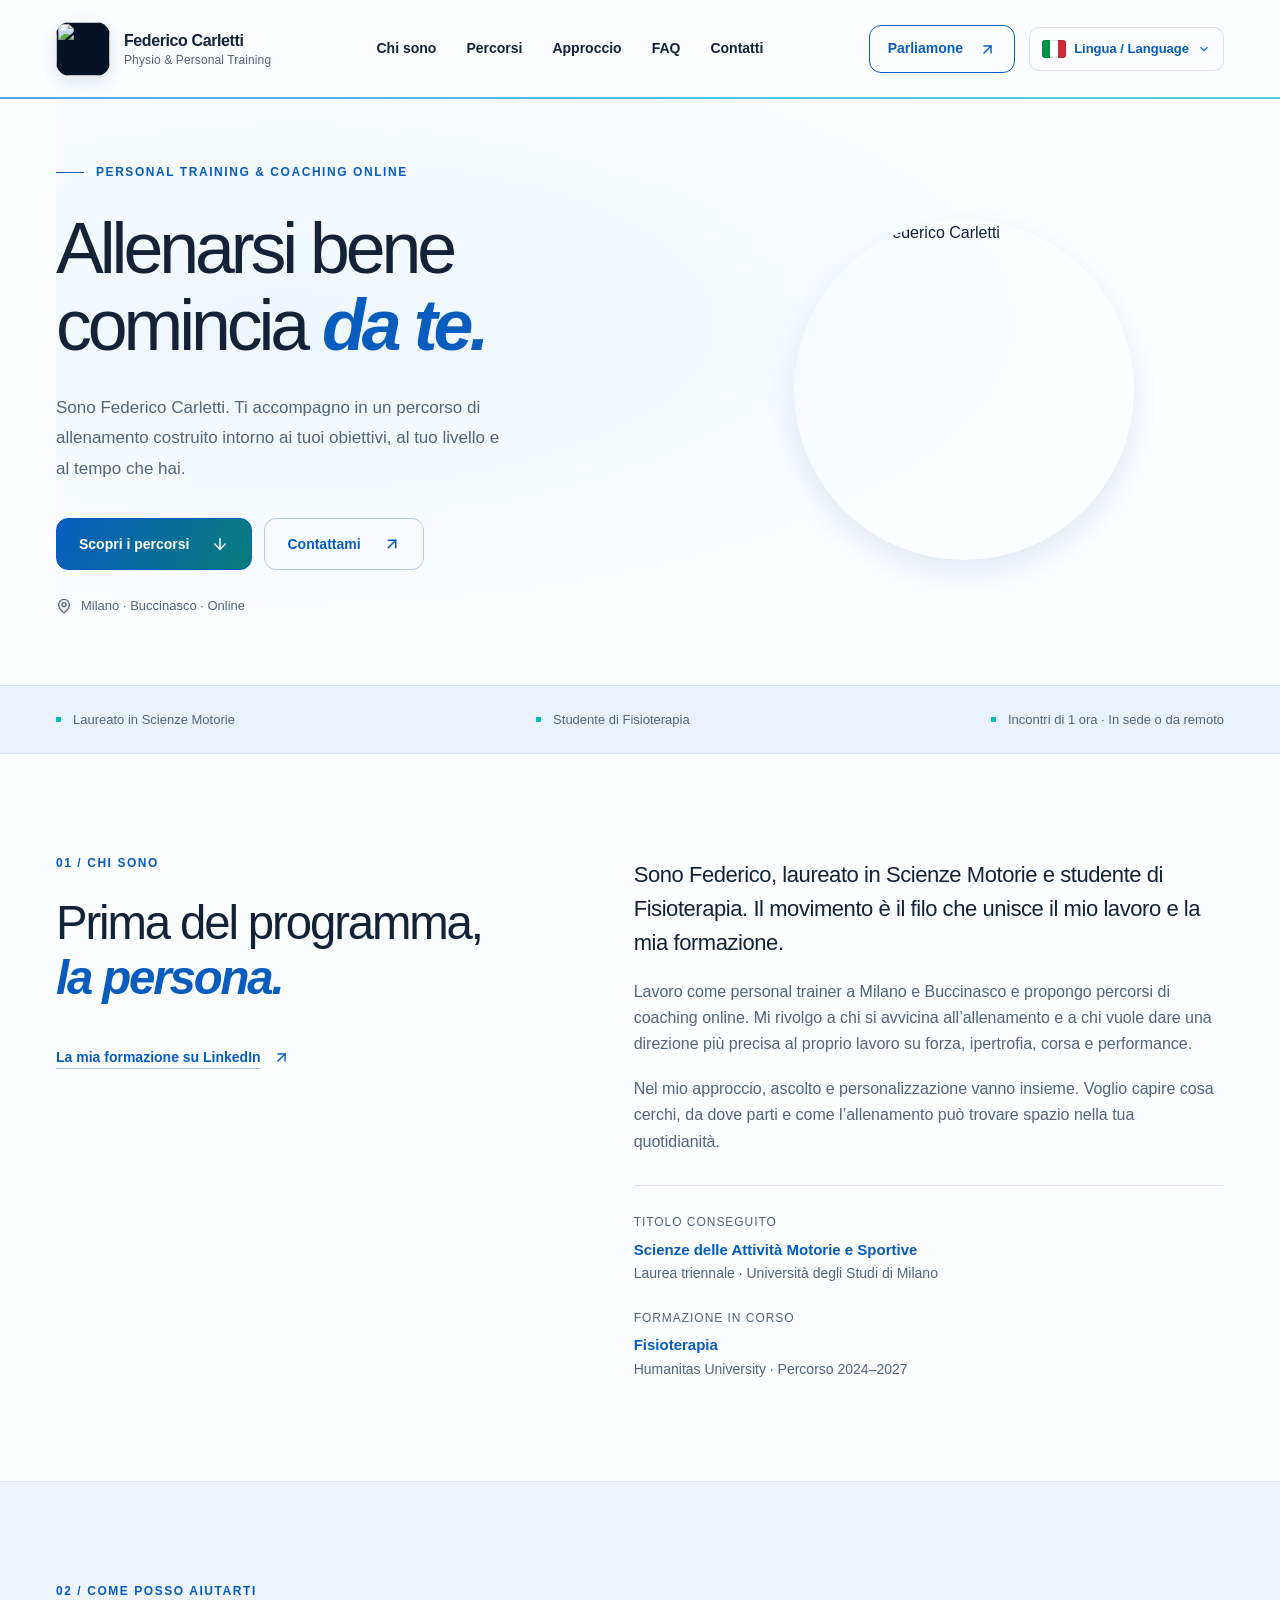
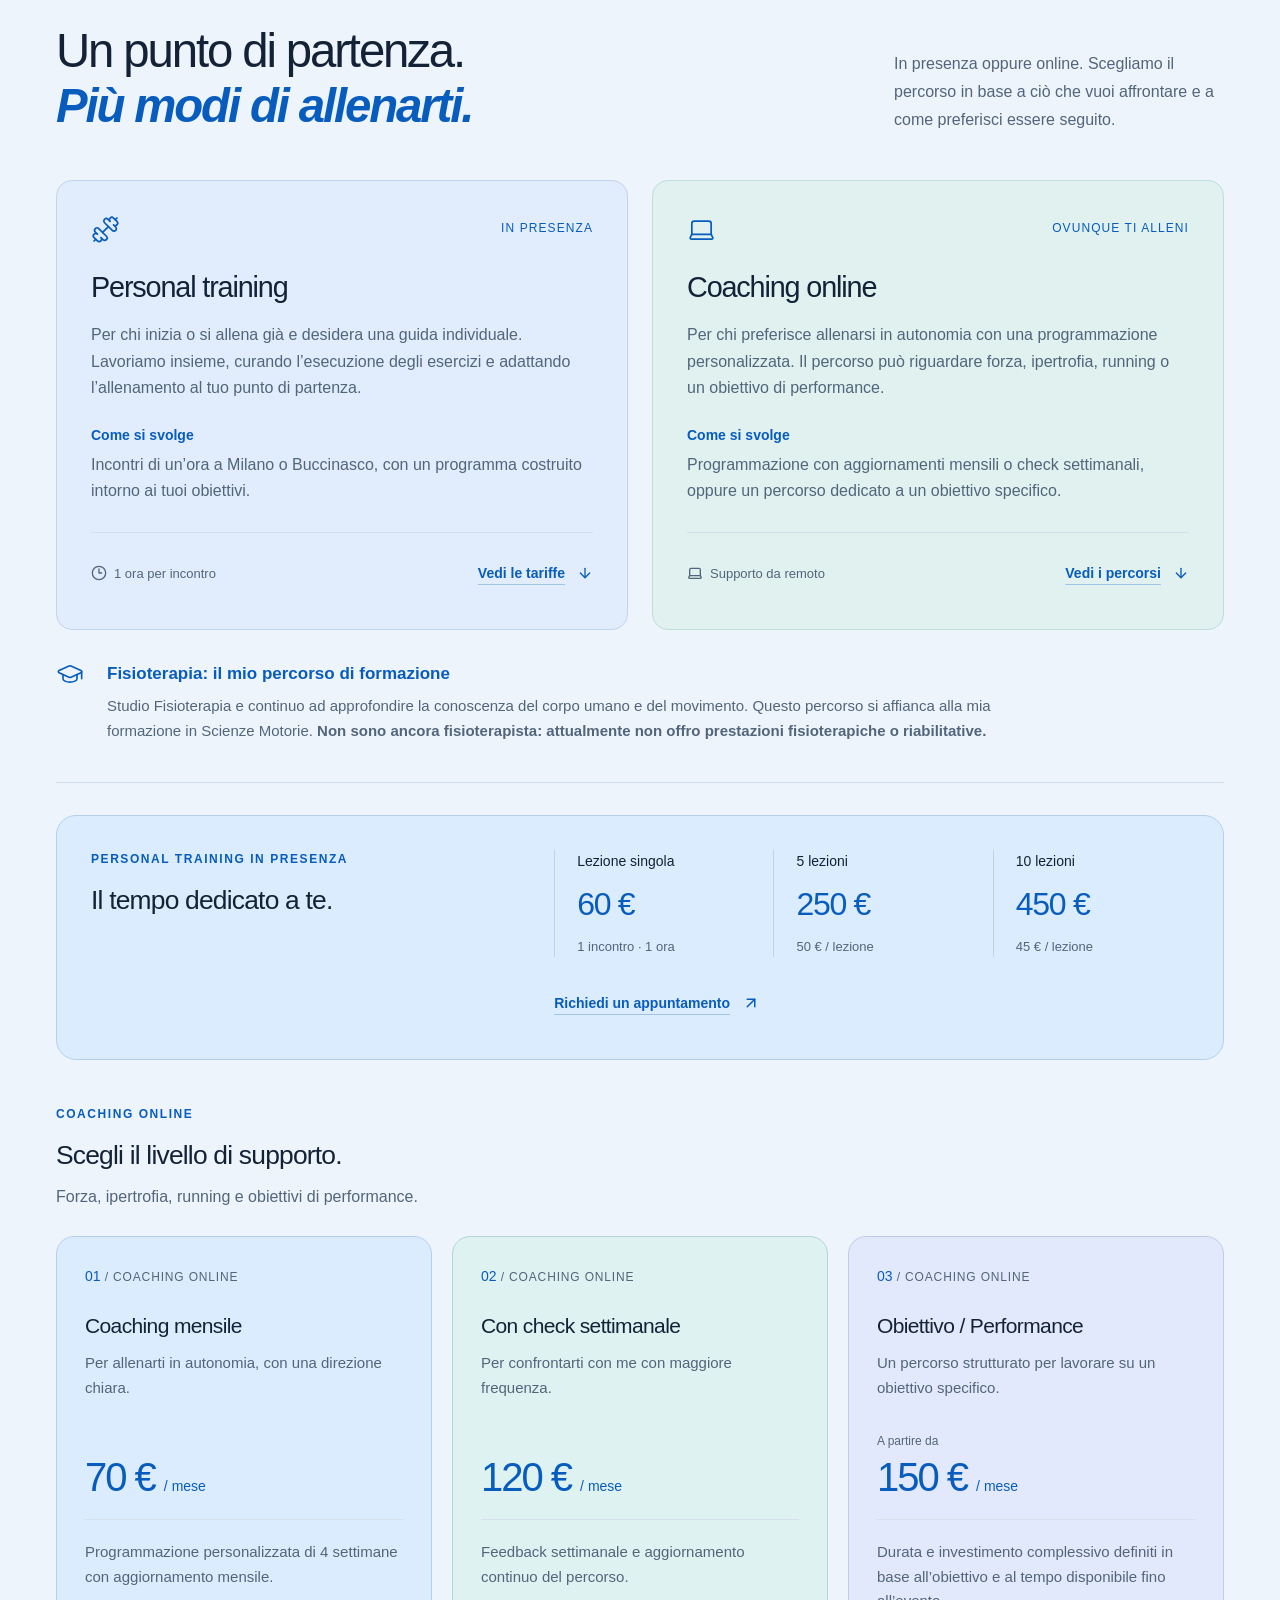
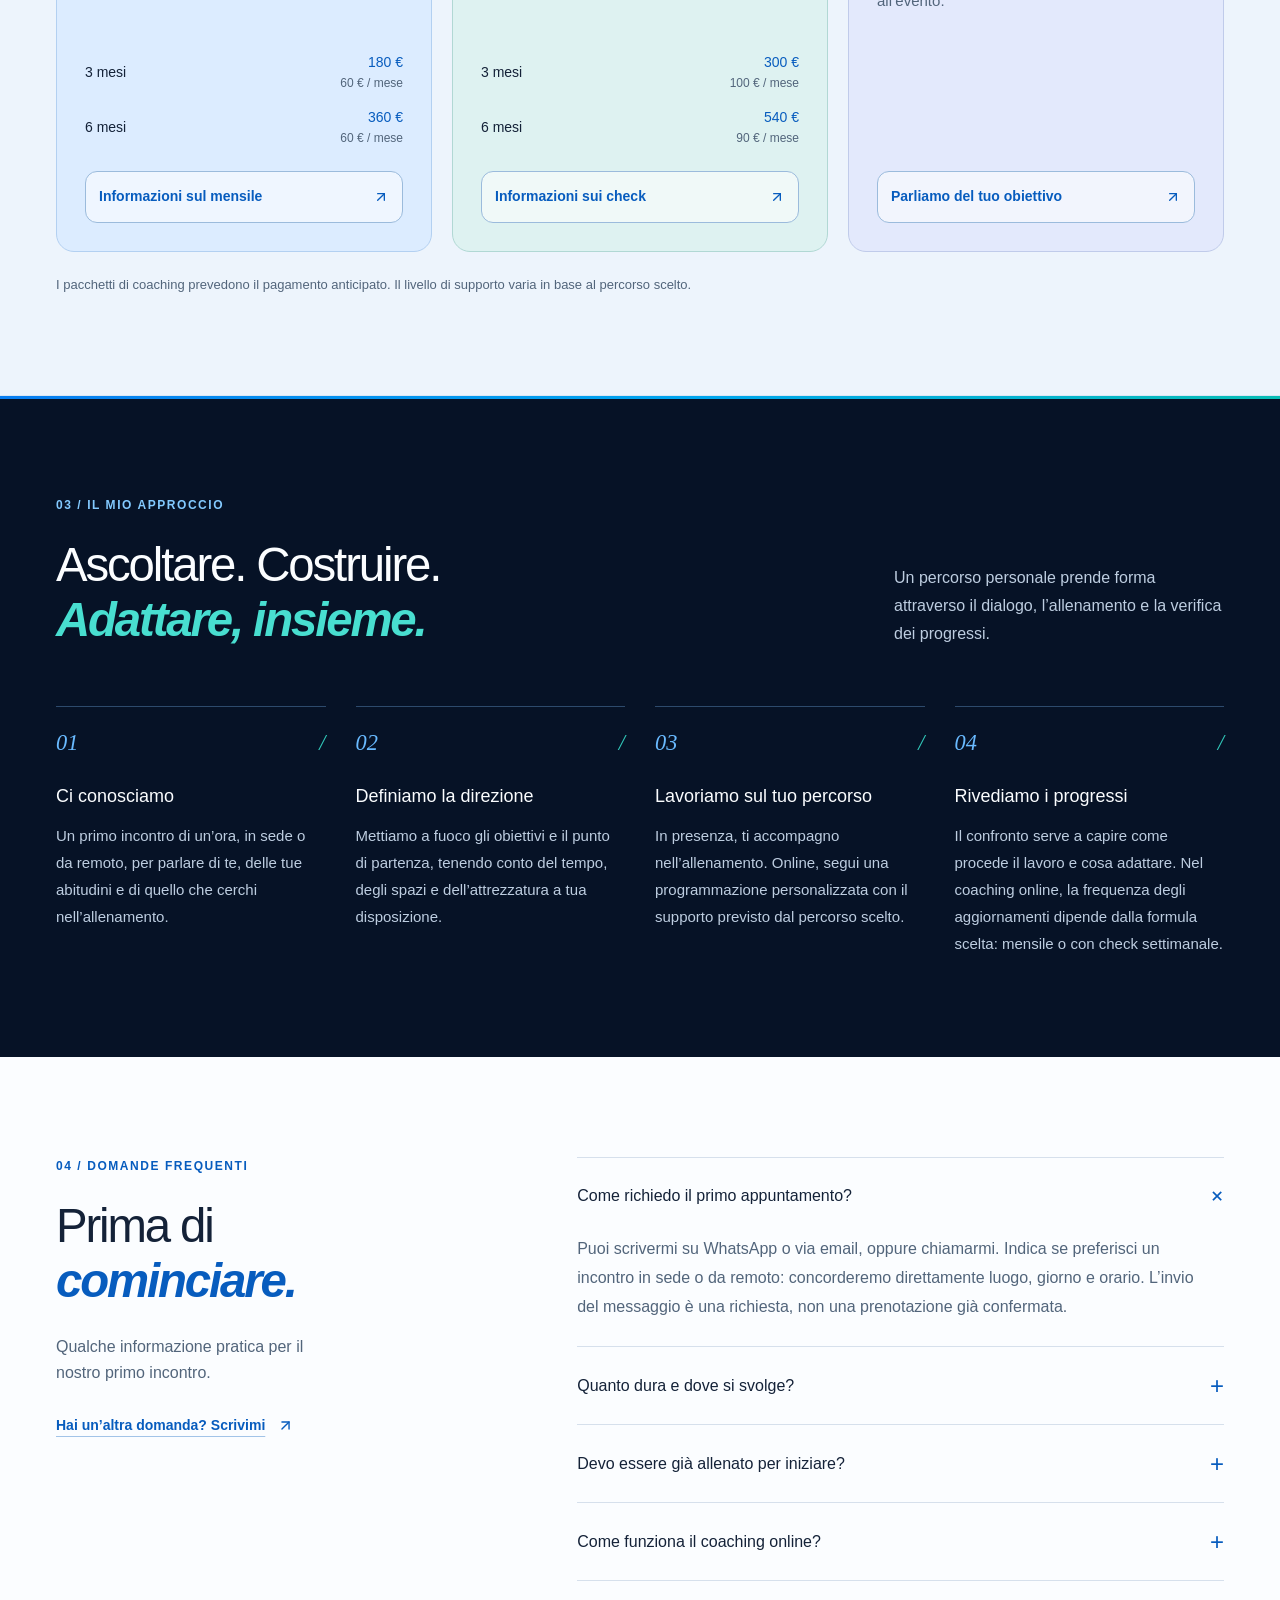
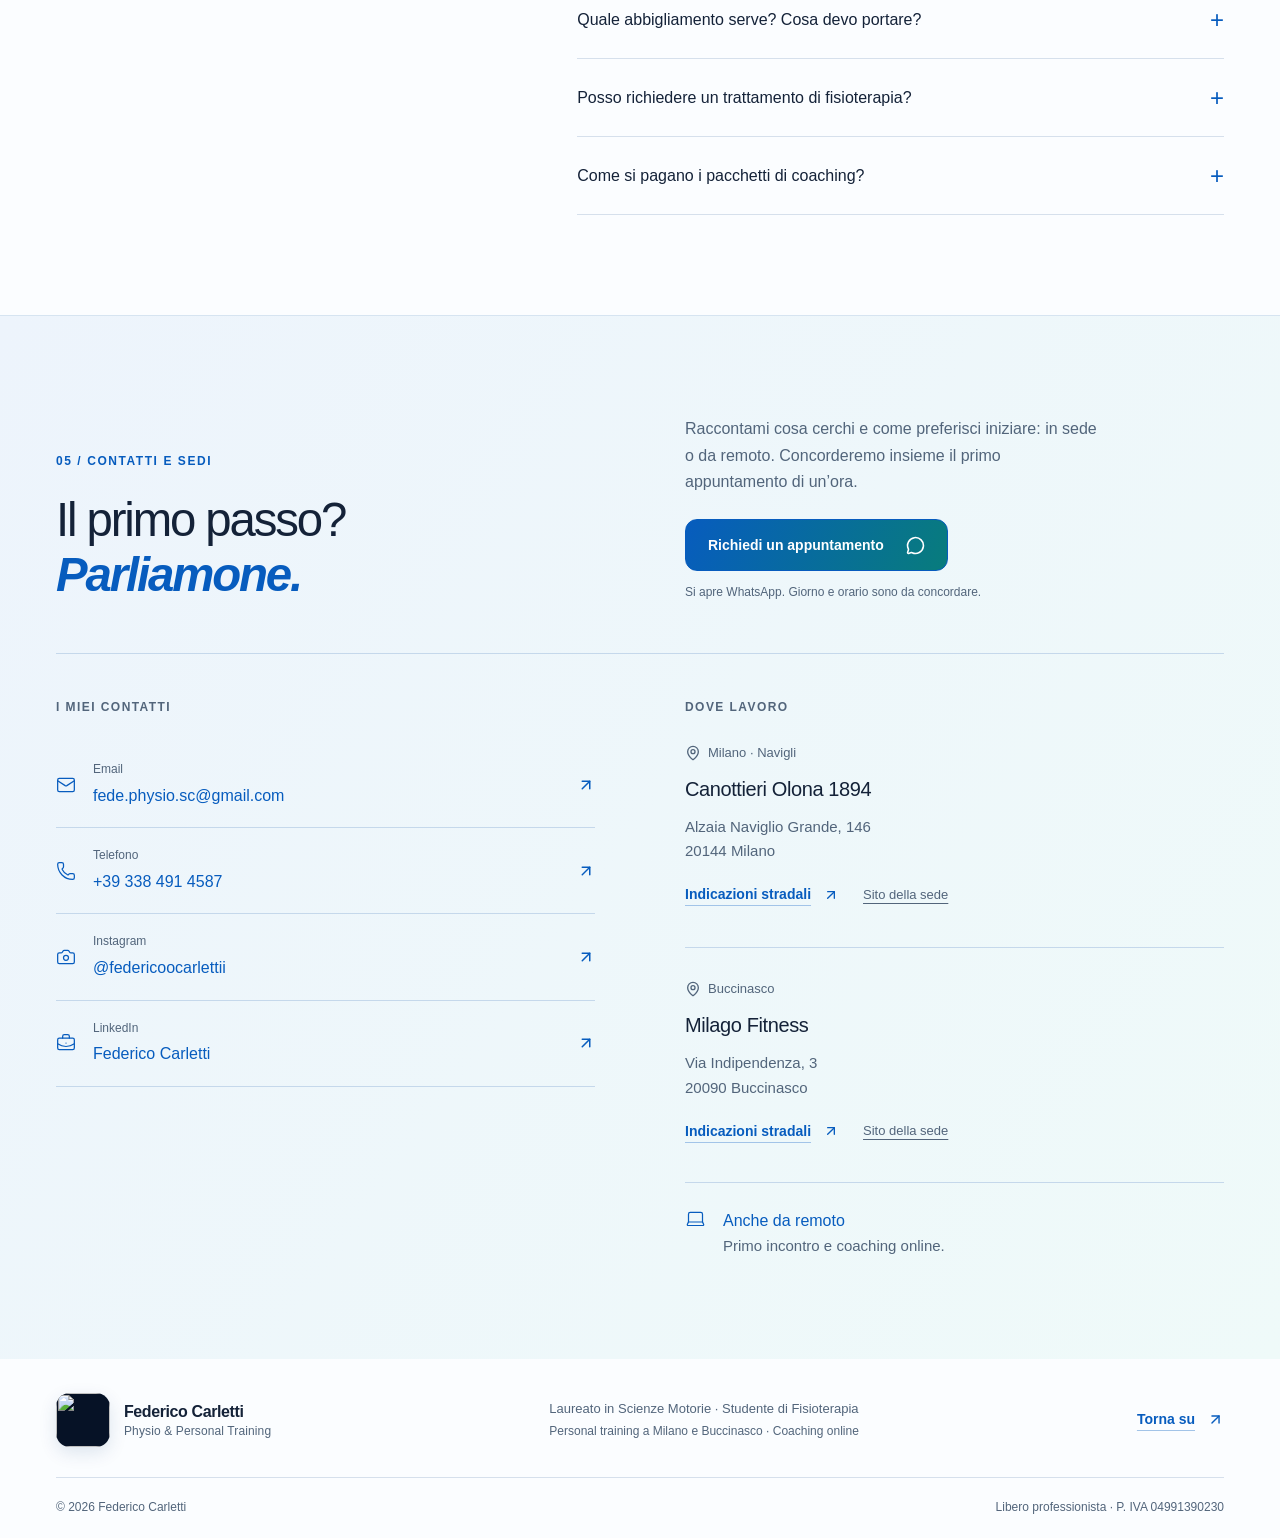
==== commit b33409b8: "Rivedi i testi italiani e inglesi del sito" ====
--- a/index.html
+++ b/index.html
@@ -108,7 +108,7 @@
 
 <h3>Personal training</h3>
 
-<p>Per chi inizia o si allena già e desidera una guida individuale. Lavoriamo insieme, con attenzione all’esecuzione e a un allenamento adatto al tuo punto di partenza.</p>
+<p>Per chi inizia o si allena già e desidera una guida individuale. Lavoriamo insieme, curando l’esecuzione degli esercizi e adattando l’allenamento al tuo punto di partenza.</p>
 
 <div class="service-detail"><span>Come si svolge</span>
 <p>Incontri di un’ora a Milano o Buccinasco, con un programma costruito intorno ai tuoi obiettivi.</p>
@@ -125,7 +125,7 @@
 <p>Per chi preferisce allenarsi in autonomia con una programmazione personalizzata. Il percorso può riguardare forza, ipertrofia, running o un obiettivo di performance.</p>
 
 <div class="service-detail"><span>Come si svolge</span>
-<p>Programmazione con aggiornamento mensile, check settimanale oppure un percorso dedicato a un obiettivo specifico.</p>
+<p>Programmazione con aggiornamenti mensili o check settimanali, oppure un percorso dedicato a un obiettivo specifico.</p>
 </div>
 
 <div class="service-footer"><span><svg xmlns="http://www.w3.org/2000/svg" width="16" height="16" viewBox="0 0 24 24" fill="none" stroke="currentColor" stroke-width="2" stroke-linecap="round" stroke-linejoin="round" class="lucide lucide-laptop" aria-hidden="true"><path d="M18 5a2 2 0 0 1 2 2v8.526a2 2 0 0 0 .212.897l1.068 2.127a1 1 0 0 1-.9 1.45H3.62a1 1 0 0 1-.9-1.45l1.068-2.127A2 2 0 0 0 4 15.526V7a2 2 0 0 1 2-2z"></path><path d="M20.054 15.987H3.946"></path></svg> Supporto da remoto</span><a class="text-link" href="#tariffe-online">Vedi i percorsi <svg xmlns="http://www.w3.org/2000/svg" width="16" height="16" viewBox="0 0 24 24" fill="none" stroke="currentColor" stroke-width="2" stroke-linecap="round" stroke-linejoin="round" class="lucide lucide-arrow-down" aria-hidden="true"><path d="M12 5v14"></path><path d="m19 12-7 7-7-7"></path></svg></a></div>
@@ -136,7 +136,7 @@
 <div>
 <h3 id="physio-title">Fisioterapia: il mio percorso di formazione</h3>
 
-<p>Studio Fisioterapia e continuo ad approfondire il movimento e la persona. Questo percorso si affianca alla mia formazione in Scienze Motorie. <strong>Non sono ancora fisioterapista: attualmente non offro prestazioni fisioterapiche o riabilitative.</strong></p>
+<p>Studio Fisioterapia e continuo ad approfondire la conoscenza del corpo umano e del movimento. Questo percorso si affianca alla mia formazione in Scienze Motorie. <strong>Non sono ancora fisioterapista: attualmente non offro prestazioni fisioterapiche o riabilitative.</strong></p>
 </div>
 </aside>
 
@@ -222,7 +222,7 @@
 
 <h4>Obiettivo / Performance</h4>
 
-<p class="plan-description">Per dare struttura alla preparazione di un obiettivo specifico.</p>
+<p class="plan-description">Un percorso strutturato per lavorare su un obiettivo specifico.</p>
 
 <div class="plan-price"><span class="from-label">A partire da</span><strong>150 €</strong><span>/ mese</span></div>
 
@@ -230,7 +230,7 @@
 <a class="button button-outline plan-button" href="https://wa.me/393384914587?text=Ciao%20Federico%2C%20vorrei%20parlare%20con%20te%20di%20un%20obiettivo%20specifico%20e%20del%20percorso%20di%20coaching%20performance." target="_blank" rel="noopener noreferrer">Parliamo del tuo obiettivo<svg xmlns="http://www.w3.org/2000/svg" width="16" height="16" viewBox="0 0 24 24" fill="none" stroke="currentColor" stroke-width="2" stroke-linecap="round" stroke-linejoin="round" class="lucide lucide-arrow-up-right" aria-hidden="true"><path d="M7 7h10v10"></path><path d="M7 17 17 7"></path></svg></a></article>
 </div>
 
-<p class="pricing-note">I pacchetti di coaching prevedono pagamento anticipato. Il livello di supporto varia in base al percorso scelto.</p>
+<p class="pricing-note">I pacchetti di coaching prevedono il pagamento anticipato. Il livello di supporto varia in base al percorso scelto.</p>
 </div>
 </section>
 
@@ -243,7 +243,7 @@
 <h2 id="approach-title">Ascoltare. Costruire.<br/><em>Adattare, insieme.</em></h2>
 </div>
 
-<p class="section-aside">Un percorso personale prende forma nel dialogo, nel lavoro e nella verifica di come sta andando.</p>
+<p class="section-aside">Un percorso personale prende forma attraverso il dialogo, l’allenamento e la verifica dei progressi.</p>
 </div>
 
 <ol class="steps">
@@ -268,7 +268,7 @@
 <li><span class="step-number">04<span aria-hidden="true">/</span></span>
 <h3>Rivediamo i progressi</h3>
 
-<p>Il confronto serve a capire come procede il lavoro e cosa adattare. Nel coaching online, gli aggiornamenti seguono la formula mensile o con check settimanale.</p>
+<p>Il confronto serve a capire come procede il lavoro e cosa adattare. Nel coaching online, la frequenza degli aggiornamenti dipende dalla formula scelta: mensile o con check settimanale.</p>
 </li>
 </ol>
 </div>
@@ -312,7 +312,7 @@
 <summary class="faq-question">Come funziona il coaching online?<span class="faq-toggle" aria-hidden="true">+</span></summary>
 
 <div class="faq-answer">
-<p>Il coaching mensile comprende una programmazione personalizzata di 4 settimane, aggiornata ogni mese. La formula con check settimanale comprende feedback ogni settimana e aggiornamento continuo. Per un obiettivo specifico o di performance, durata e investimento dipendono dall’obiettivo e dal tempo fino all’evento.</p>
+<p>Il coaching mensile comprende una programmazione personalizzata di 4 settimane, aggiornata ogni mese. La formula con check settimanale comprende feedback ogni settimana e un aggiornamento continuo del programma. Per i percorsi dedicati a un obiettivo specifico o di performance, la durata e l’investimento dipendono dall’obiettivo e dal tempo disponibile prima dell’evento.</p>
 </div>
 </details>
 
@@ -320,7 +320,7 @@
 <summary class="faq-question">Quale abbigliamento serve? Cosa devo portare?<span class="faq-toggle" aria-hidden="true">+</span></summary>
 
 <div class="faq-answer">
-<p>Le indicazioni pratiche per abbigliamento e materiale sono da concordare in base al primo incontro scelto. Chiedimele quando mi contatti, specificando se ci vedremo in sede o da remoto.</p>
+<p>Le indicazioni pratiche su abbigliamento e materiale sono da concordare in base alla modalità del primo incontro. Chiedimele quando mi contatti, specificando se ci vedremo in sede o da remoto.</p>
 </div>
 </details>
 
@@ -336,7 +336,7 @@
 <summary class="faq-question">Come si pagano i pacchetti di coaching?<span class="faq-toggle" aria-hidden="true">+</span></summary>
 
 <div class="faq-answer">
-<p>I pacchetti di coaching prevedono pagamento anticipato. Il livello di supporto varia in base al percorso scelto. Per concordare la modalità di pagamento puoi contattarmi direttamente.</p>
+<p>I pacchetti di coaching prevedono il pagamento anticipato. Il livello di supporto varia in base al percorso scelto. Per concordare la modalità di pagamento puoi contattarmi direttamente.</p>
 </div>
 </details>
 </div>
